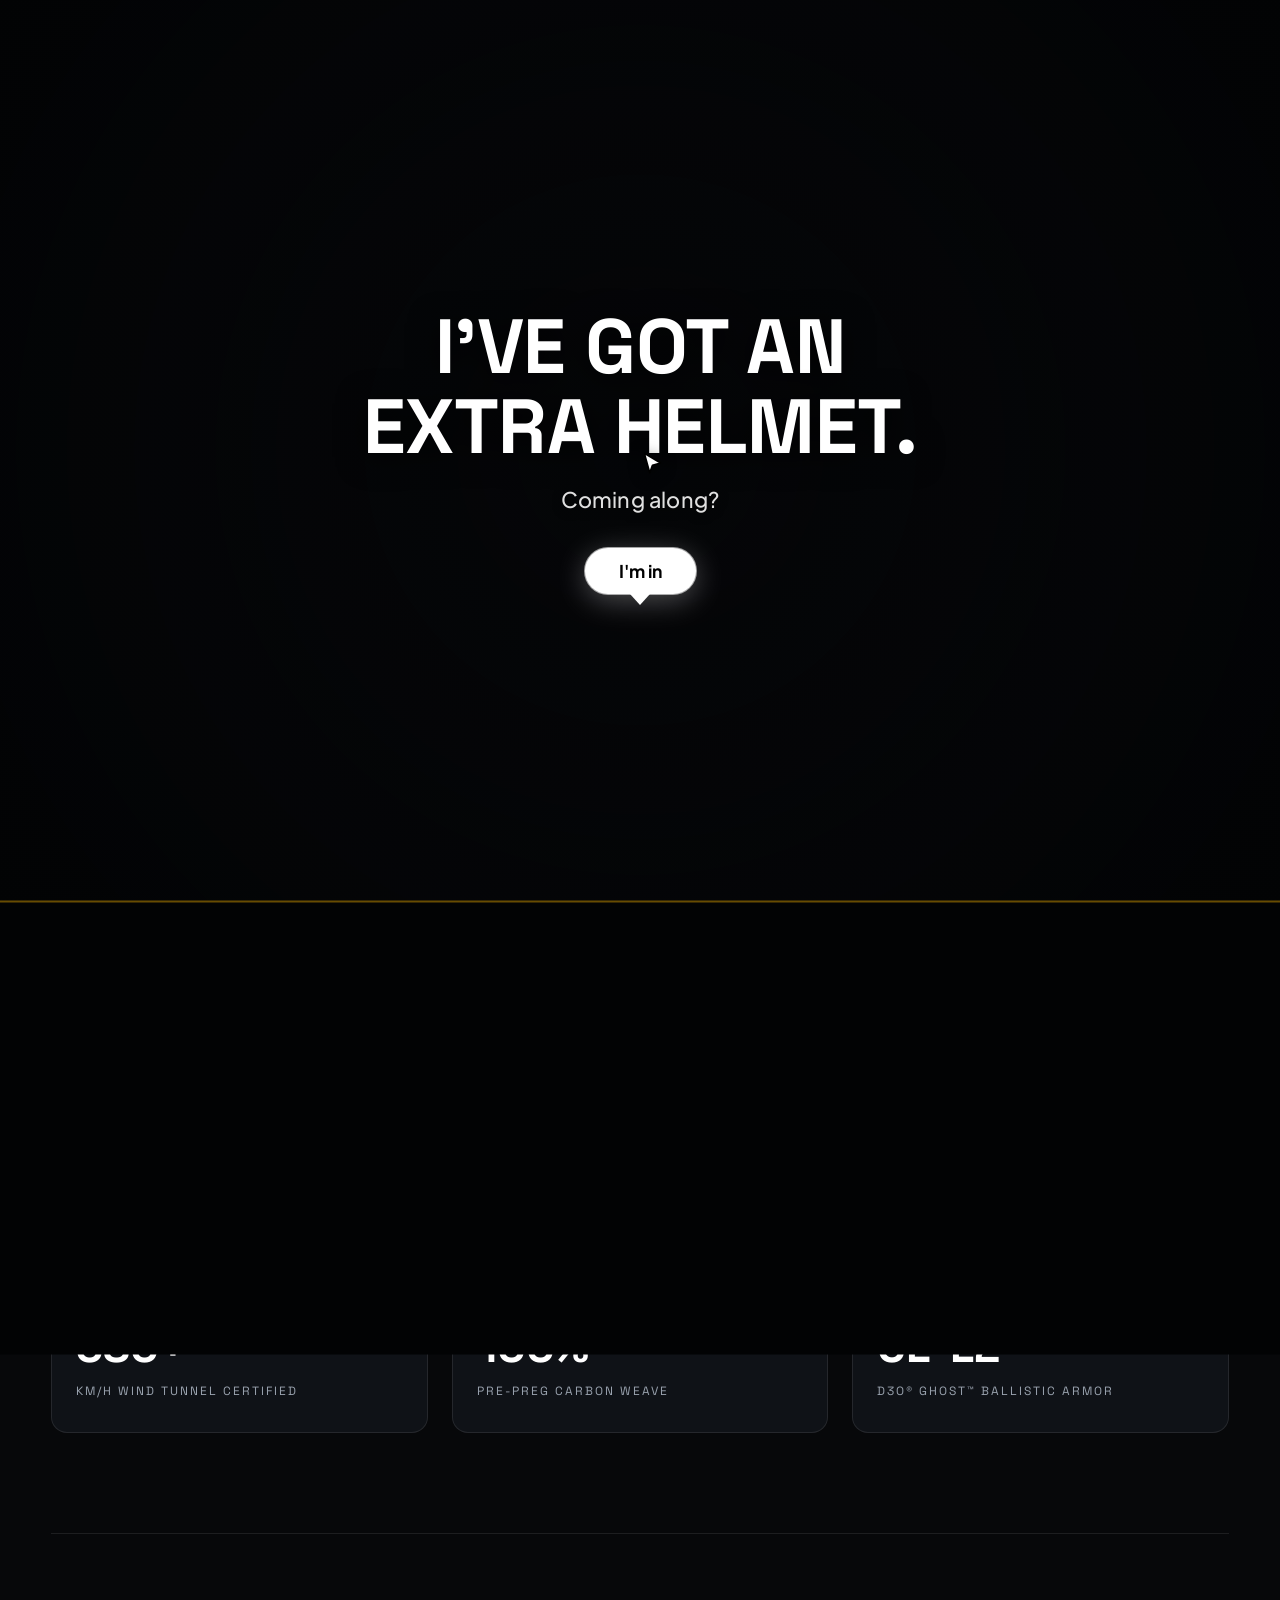
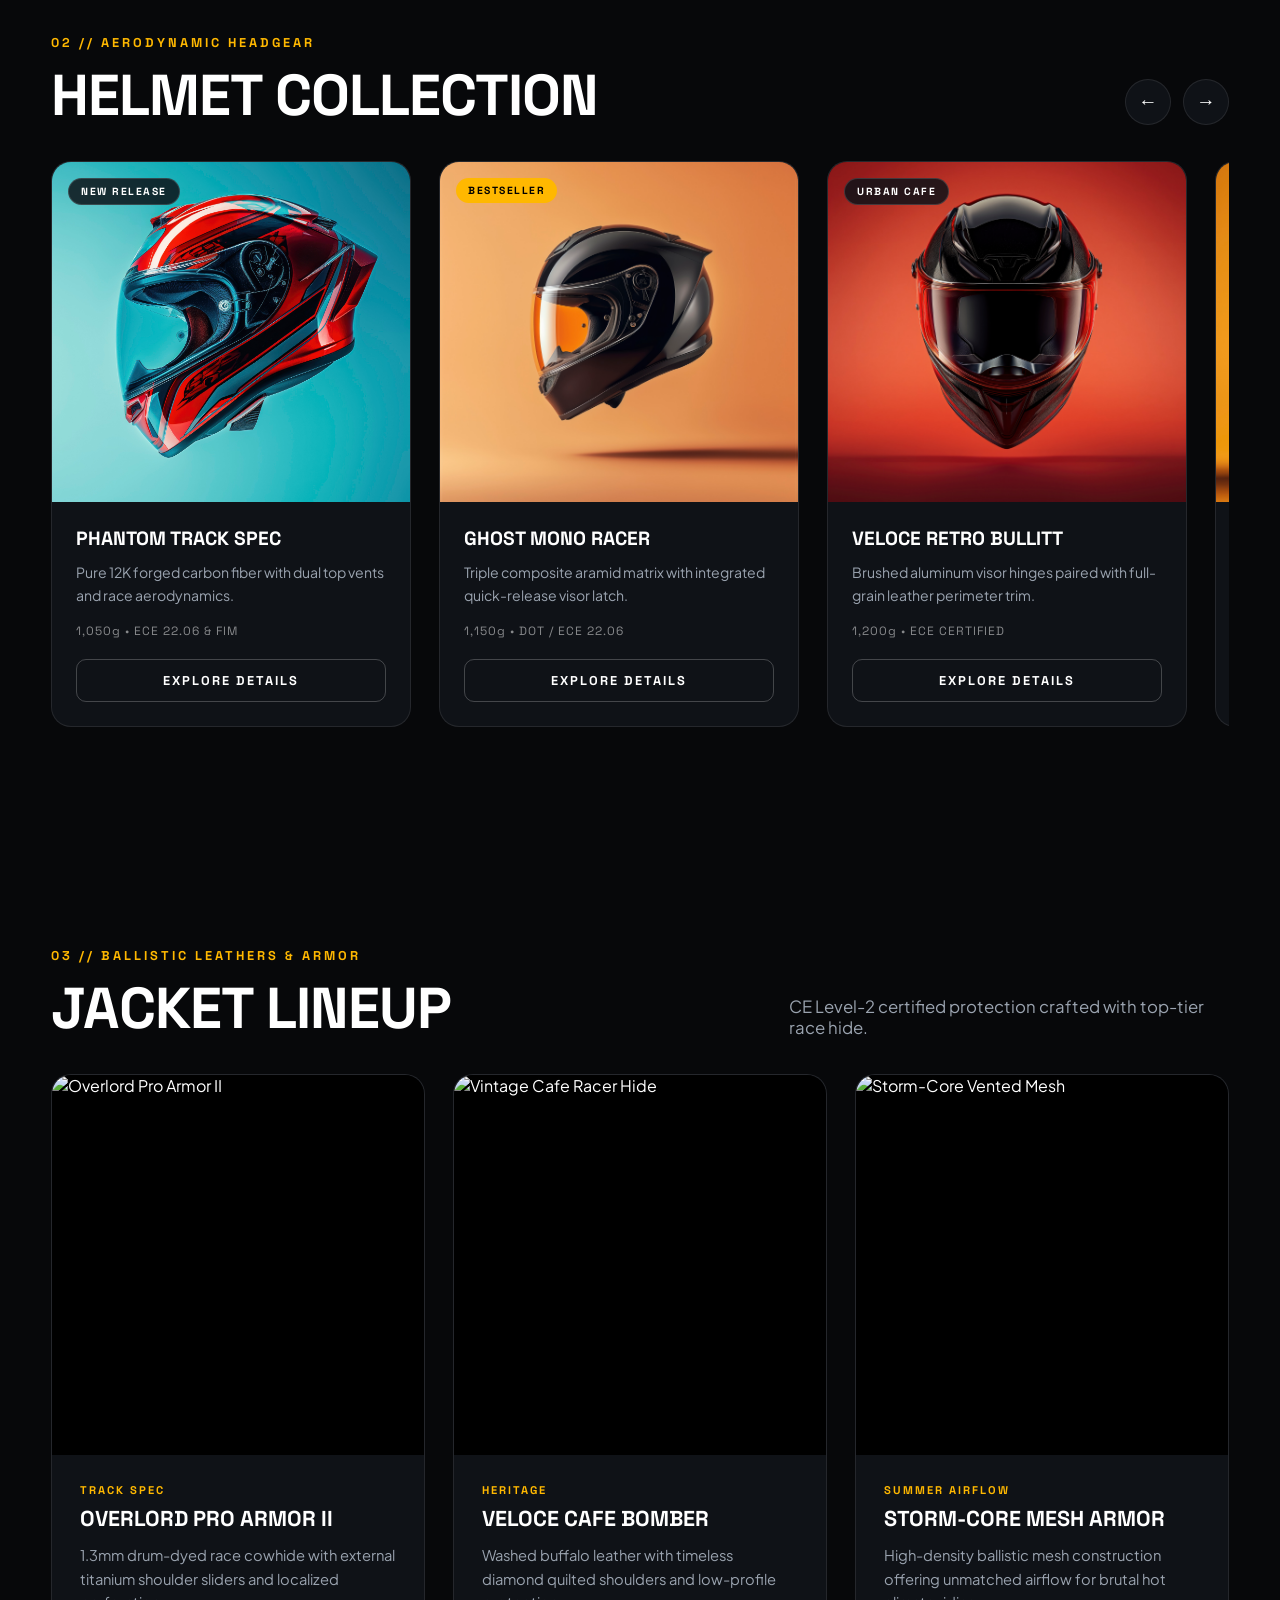
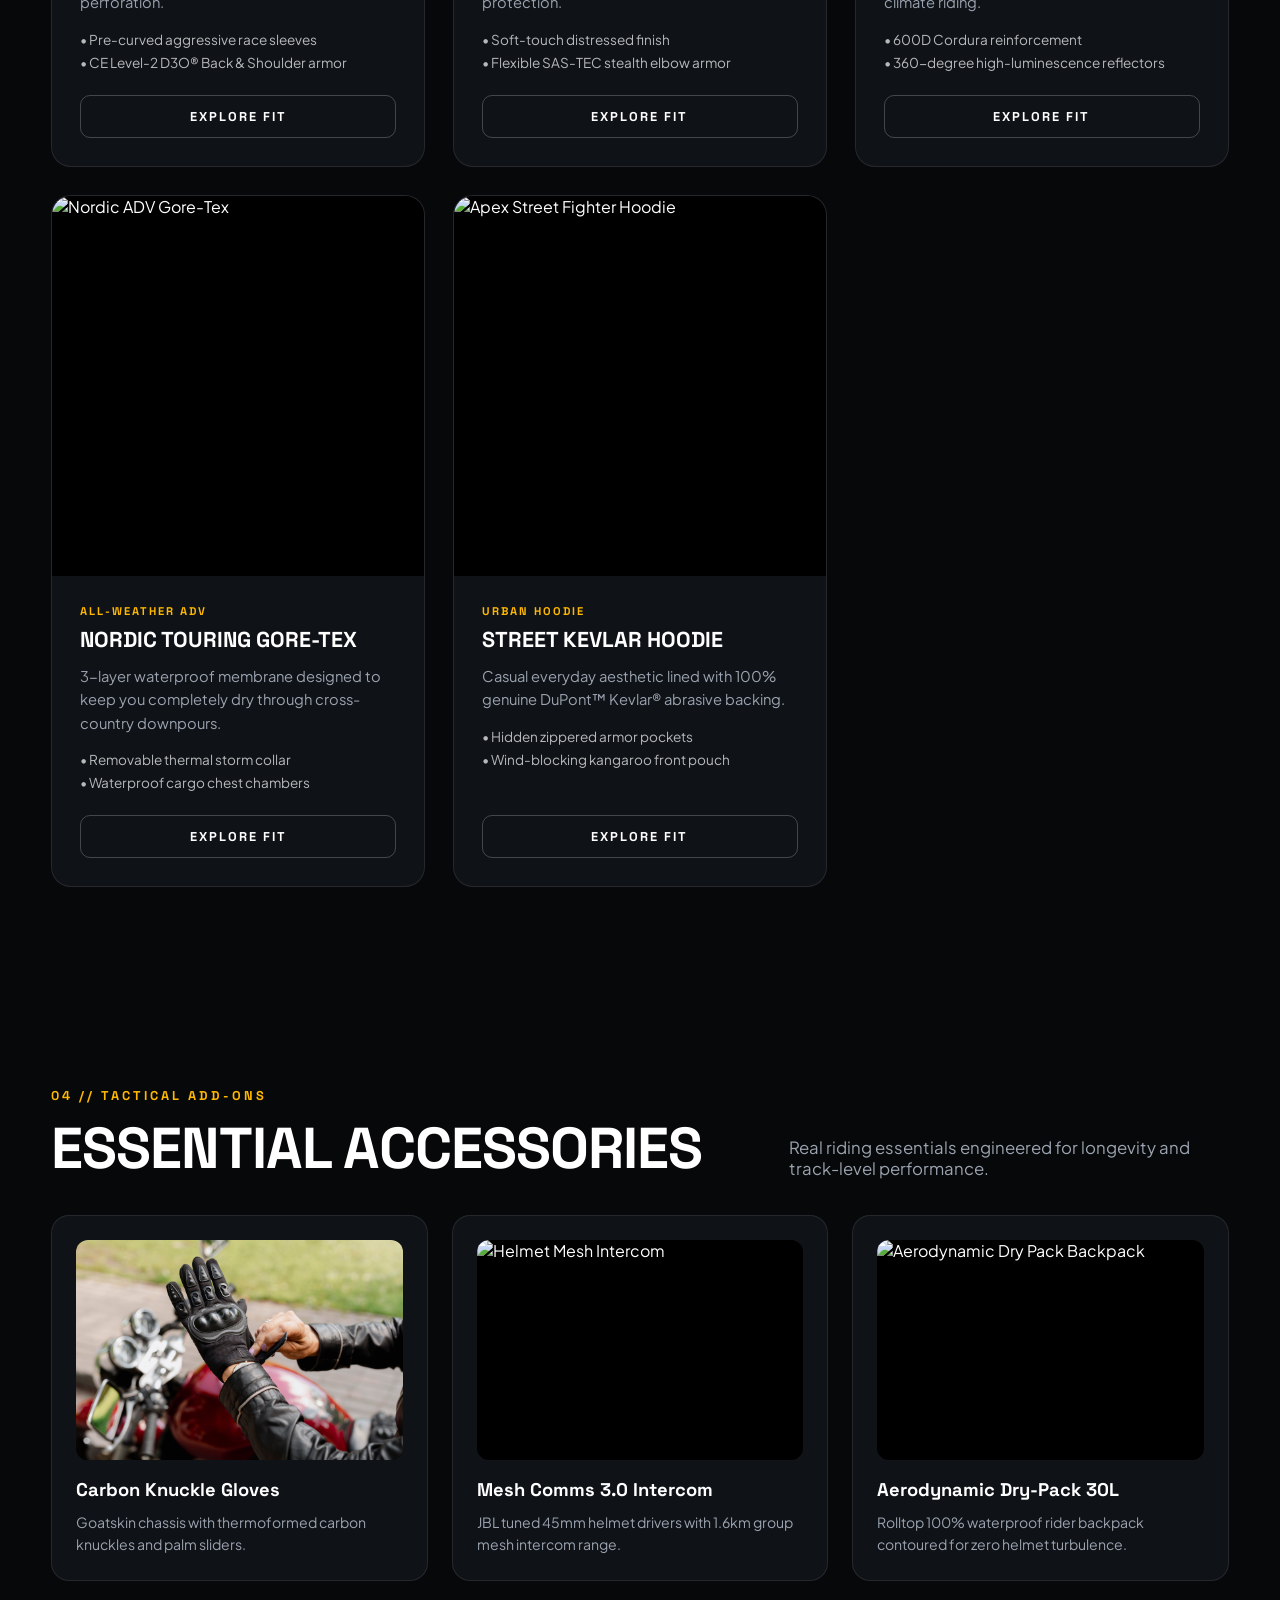
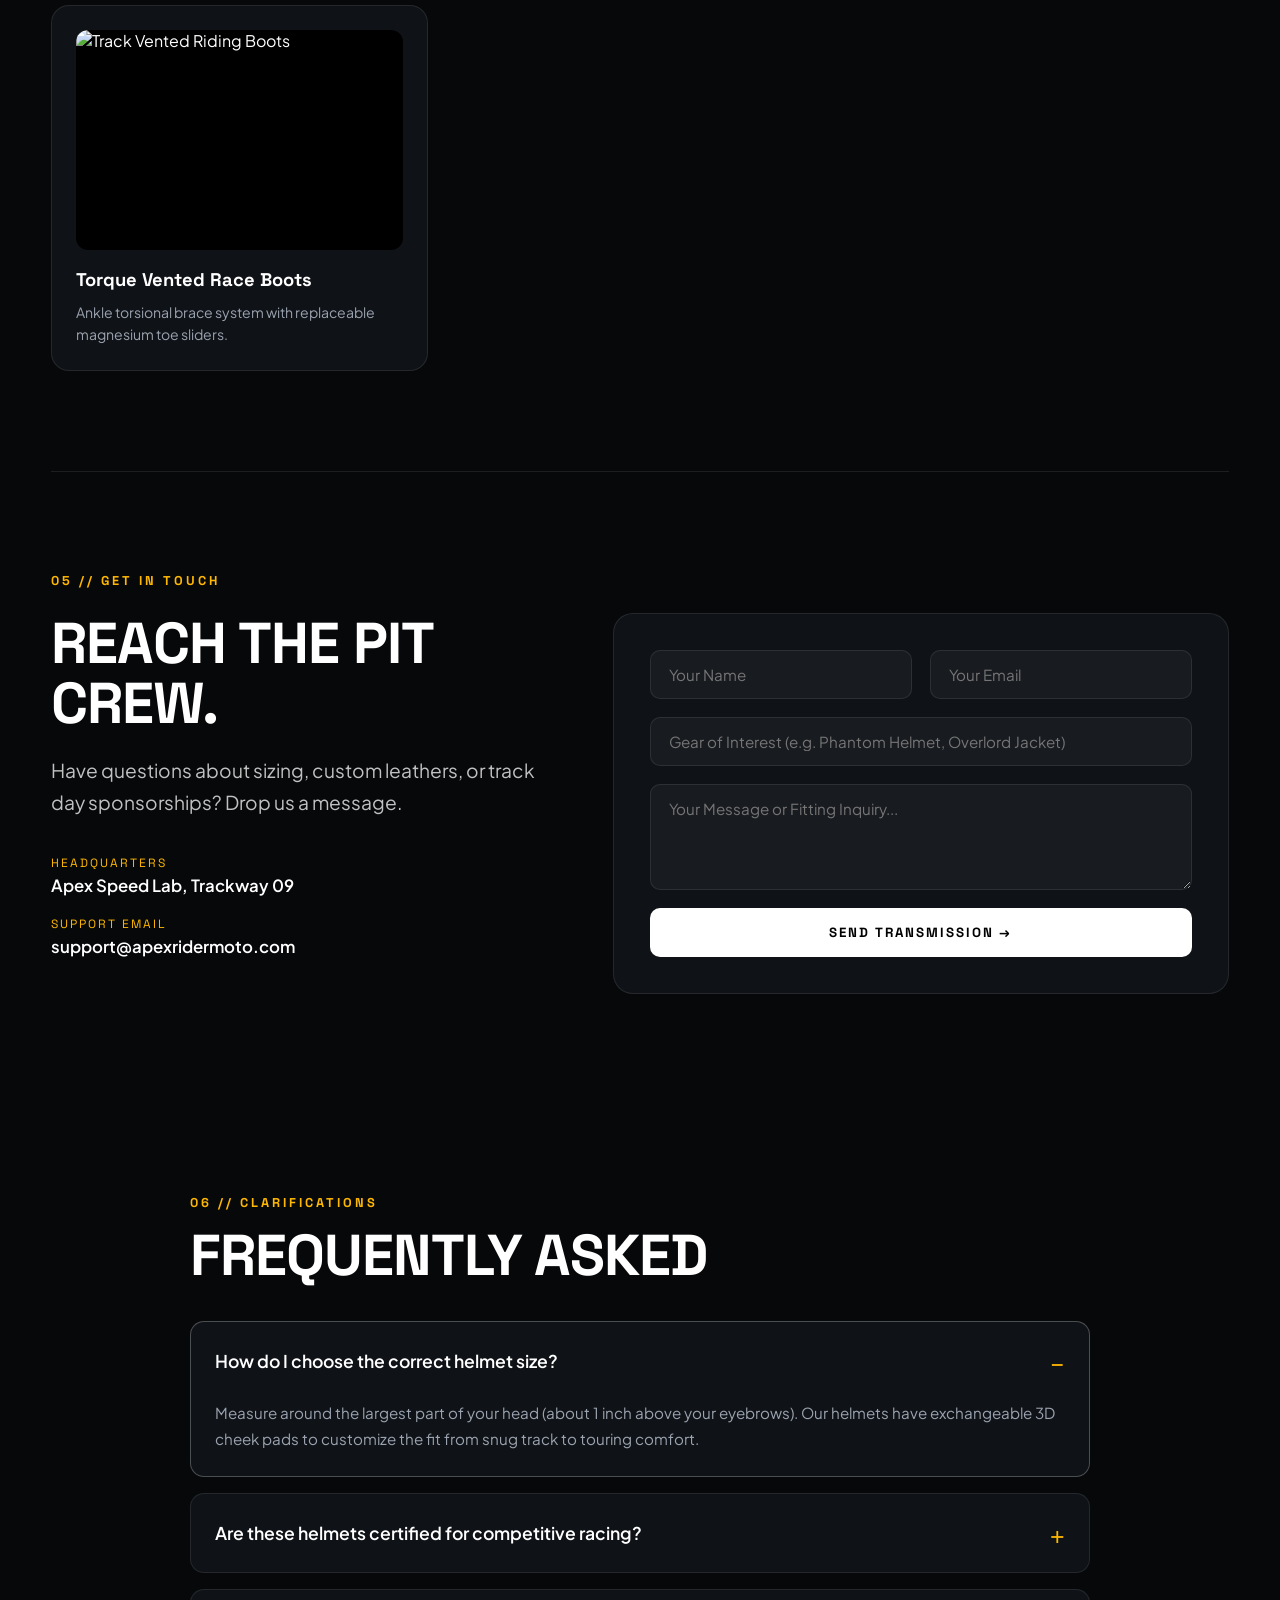
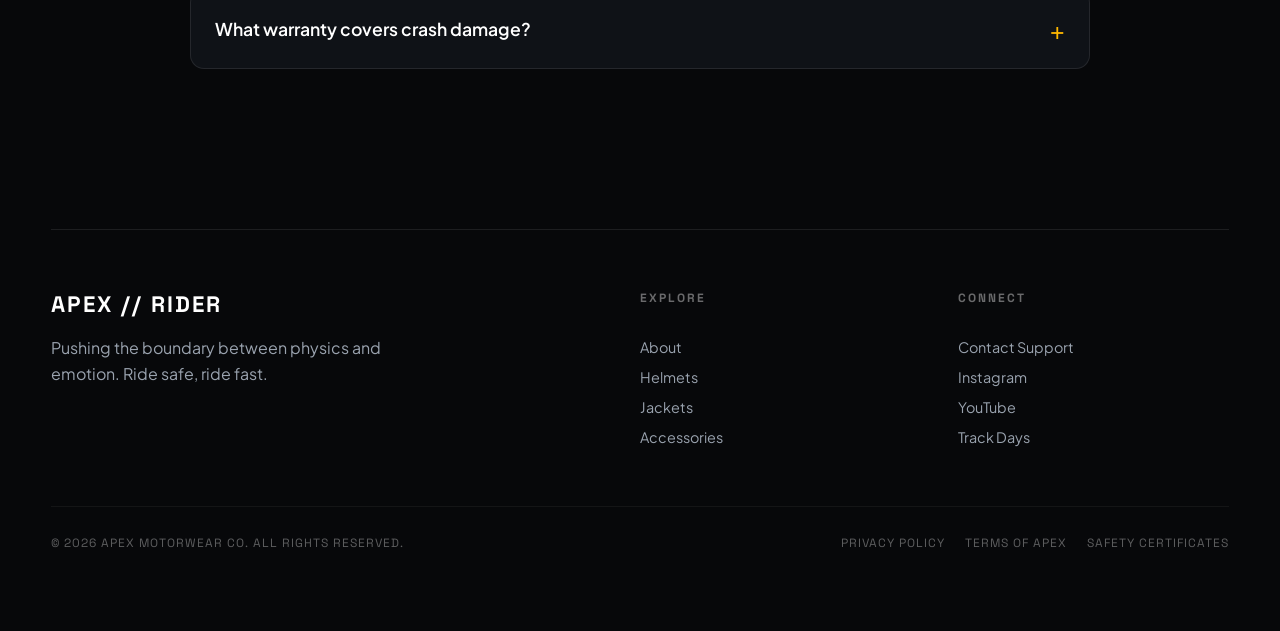
==== index.html @ e0b75aae "feat: complete motorcycle gear showcase with video lean physics and visor transition" ====
<!DOCTYPE html>
<html lang="en">
<head>
  <meta charset="UTF-8" />
  <meta name="viewport" content="width=device-width, initial-scale=1.0" />
  <title>THE RIDE — Ultra Performance Gear & Showcase</title>

  <!-- Google Fonts -->
  <link rel="preconnect" href="https://fonts.googleapis.com" />
  <link rel="preconnect" href="https://fonts.gstatic.com" />
  <link href="https://fonts.googleapis.com/css2?family=Plus+Jakarta+Sans:wght@300;400;500;600;700;800;900&family=Space+Grotesk:wght@400;500;600;700&display=swap" rel="stylesheet" />

  <!-- External Stylesheet -->
  <link rel="stylesheet" href="style.css" />

  <!-- GSAP & ScrollTrigger -->
  <script src="https://cdnjs.cloudflare.com/ajax/libs/gsap/3.12.5/gsap.min.js"></script>
  <script src="https://cdnjs.cloudflare.com/ajax/libs/gsap/3.12.5/ScrollTrigger.min.js"></script>
</head>
<body>

  <!-- ======================================================= -->
  <!-- AUDIO ELEMENT (APNA CUSTOM AUDIO/MUSIC YAHA ADD KAREIN) -->
  <!-- ======================================================= -->
  <audio id="custom-ride-audio" preload="auto" loop>
    <!-- Apni mp3 audio file ka path yaha daalein (e.g. music.mp3) -->
    <source src="music.mp3" type="audio/mpeg" />
    <source src="https://cdn.pixabay.com/download/audio/2022/05/27/audio_1808fbf07a.mp3?filename=sport-tech-house-workout-club-112708.mp3" type="audio/mpeg" />
  </audio>

  <!-- Custom Cursor Matching Image 1 & 2 -->
  <div id="custom-cursor">
    <svg viewBox="0 0 24 24" fill="none">
      <path d="M4 3L19 12L11.5 14L9 21L4 3Z" fill="white" stroke="black" stroke-width="1.5" stroke-linejoin="round"/>
    </svg>
  </div>

  <!-- INTRO SCREEN: FULL SCREEN LOW-OPACITY BACKGROUND IMAGE -->
  <div id="intro-overlay">
    <!-- FULLSCREEN LOW OPACITY IMAGE LAYER -->
    <div class="intro-bg-wrapper" id="intro-bg-wrapper">
      <!-- AAP APNI IMAGE KA PATH YAHA 'src' ME REPLACE KAREIN (e.g. intro-bike.jpg) -->
      <img src="https://images.unsplash.com/photo-1558981403-c5f9899a28bc?auto=format&fit=crop&w=1920&q=85" alt="Background Bike Atmospheric" class="intro-fullscreen-bg-img" id="intro-bg-img" />
      <div class="intro-dark-vignette"></div>
    </div>

    <!-- Centered Typography & Button -->
    <div class="intro-content">
      <h1 class="intro-title">I'VE GOT AN<br>EXTRA HELMET.</h1>
      <p class="intro-sub">Coming along?</p>
      <button id="enter-btn" class="im-in-btn">
        <span>I'm in</span>
        <div class="btn-arrow-down"></div>
      </button>
    </div>
  </div>

  <!-- VISOR / EYE-BLINK OVERLAY ON SCROLL -->
  <div id="visor-transition" class="visor-closed">
    <div class="eyelid eyelid-top"></div>
    <div class="eyelid-hud">
      <div class="hud-center-cross"></div>
      <div class="hud-readout">SYSTEMS ENGAGED // APEX READY</div>
    </div>
    <div class="eyelid eyelid-bottom"></div>
  </div>

  <!-- MAIN EXPERIENCE WRAPPER -->
  <div id="main-app" class="hidden-init">

    <!-- FLOATING TOP NAVIGATION -->
    <header class="ride-header">
      <div class="brand-crest">
        <svg width="26" height="26" viewBox="0 0 100 100" fill="none">
          <polygon points="50,12 90,82 10,82" stroke="white" stroke-width="8" stroke-linejoin="round"/>
          <polygon points="50,38 72,74 28,74" fill="white"/>
        </svg>
        <span>APEX//RIDER</span>
      </div>
      <nav class="nav-links">
        <a href="#hero-section" class="active">The ride</a>
        <a href="#about">About</a>
        <a href="#helmet-gear">Helmets</a>
        <a href="#jacket-gear">Jackets</a>
        <a href="#accessories">Accessories</a>
        <a href="#contact">Contact</a>
        <a href="#faq">FAQ</a>
      </nav>
    </header>

    <!-- HERO SECTION WITH VIDEO & LEAN PHYSICS -->
    <section id="hero-section" class="hero-stage">
      <div class="video-perspective-wrapper" id="video-tilt-rig">
        <video id="hero-video" loop muted playsinline preload="auto">
          <source src="./bike.mp4" type="video/mp4" />
          <source src="https://assets.mixkit.co/videos/preview/mixkit-motorcyclist-traveling-down-a-scenic-highway-at-sunset-42994-large.mp4" type="video/mp4" />
        </video>
        <div class="video-overlay-gradient"></div>
        <div class="vignette-effect"></div>
      </div>

      <!-- Hero Interface -->
      <div class="hero-interface">
        <div class="hero-left-block">
          <h2 class="hero-giant-title">THE<br>RIDE</h2>
          <p class="hero-subtext">Take your time. There's a bit to discover.</p>
        </div>

        <div class="hero-speech-bubbles">
          <div class="bubble bubble-1">Alright, let's ride.</div>
          <div class="bubble bubble-2">
            <span>Scroll down when you're ready.</span>
            <div class="scroll-chevron"></div>
          </div>
        </div>

        <!-- Audio & Controls Bar -->
        <div class="hero-bottom-bar">
          <div class="progress-track">
            <div class="progress-bar-fill" id="audio-progress"></div>
          </div>
          <div class="controls-group">
            <button id="audio-toggle-btn" class="hud-icon-btn" aria-label="Toggle Sound">
              <svg id="sound-icon-on" width="20" height="20" viewBox="0 0 24 24" fill="none" stroke="currentColor" stroke-width="2">
                <polygon points="11 5 6 9 2 9 2 15 6 15 11 19 11 5"></polygon>
                <path d="M19.07 4.93a10 10 0 0 1 0 14.14M15.54 8.46a5 5 0 0 1 0 7.07"></path>
              </svg>
              <svg id="sound-icon-off" class="hidden" width="20" height="20" viewBox="0 0 24 24" fill="none" stroke="currentColor" stroke-width="2">
                <polygon points="11 5 6 9 2 9 2 15 6 15 11 19 11 5"></polygon>
                <line x1="23" y1="9" x2="17" y2="15"></line>
                <line x1="17" y1="9" x2="23" y2="15"></line>
              </svg>
              <span id="sound-label">SOUND ON</span>
            </button>
            <div class="gear-indicator">RIDE MODE <span>TRACK</span></div>
          </div>
        </div>
      </div>
    </section>

    <!-- CONTENT SECTIONS (ONE-PAGE SHOWCASE) -->
    <main class="showcase-content">

      <!-- 1. ABOUT SECTION -->
      <section id="about" class="section-container about-grid">
        <div class="section-badge">01 // DNA & PHILOSOPHY</div>
        <div class="about-lead">
          <h2 class="display-title">ENGINEERED FOR THE APEX HUNTERS.</h2>
          <p class="about-desc">
            Forged in high-velocity wind tunnels and refined on championship circuits. We strip away excess weight, maximize structural rigidity, and design gear that connects the rider directly with the tarmac.
          </p>
        </div>
        <div class="specs-mini-grid">
          <div class="spec-card">
            <span class="spec-num">380+</span>
            <span class="spec-label">KM/H WIND TUNNEL CERTIFIED</span>
          </div>
          <div class="spec-card">
            <span class="spec-num">100%</span>
            <span class="spec-label">PRE-PREG CARBON WEAVE</span>
          </div>
          <div class="spec-card">
            <span class="spec-num">CE-L2</span>
            <span class="spec-label">D3O® GHOST™ BALLISTIC ARMOR</span>
          </div>
        </div>
      </section>

      <!-- 2. HELMETS SLIDER SHOWCASE (6 PIECES) -->
      <section id="helmet-gear" class="section-container">
        <div class="section-header-flex">
          <div>
            <div class="section-badge">02 // AERODYNAMIC HEADGEAR</div>
            <h2 class="display-title">HELMET COLLECTION</h2>
          </div>
          <div class="slider-nav-arrows">
            <button class="slider-arrow" id="slide-left" aria-label="Slide Left">←</button>
            <button class="slider-arrow" id="slide-right" aria-label="Slide Right">→</button>
          </div>
        </div>

        <div class="slider-container" id="helmet-slider">
          <div class="product-card">
            <div class="card-tag">NEW RELEASE</div>
            <div class="card-img-wrap">
              <img src="./img/img1.jpg" alt="Phantom Track Spec Helmet" />
            </div>
            <div class="card-details">
              <h3>PHANTOM TRACK SPEC</h3>
              <p class="card-caption">Pure 12K forged carbon fiber with dual top vents and race aerodynamics.</p>
              <div class="card-meta"><span>1,050g</span> • <span>ECE 22.06 & FIM</span></div>
              <button class="view-spec-btn">EXPLORE DETAILS</button>
            </div>
          </div>

          <div class="product-card">
            <div class="card-tag highlight">BESTSELLER</div>
            <div class="card-img-wrap">
              <img src="./img/img2.jpg" alt="Ghost Mono White" />
            </div>
            <div class="card-details">
              <h3>GHOST MONO RACER</h3>
              <p class="card-caption">Triple composite aramid matrix with integrated quick-release visor latch.</p>
              <div class="card-meta"><span>1,150g</span> • <span>DOT / ECE 22.06</span></div>
              <button class="view-spec-btn">EXPLORE DETAILS</button>
            </div>
          </div>

          <div class="product-card">
            <div class="card-tag">URBAN CAFE</div>
            <div class="card-img-wrap">
              <img src="./img/img3.jpg" alt="Veloce Retro Bullitt" />
            </div>
            <div class="card-details">
              <h3>VELOCE RETRO BULLITT</h3>
              <p class="card-caption">Brushed aluminum visor hinges paired with full-grain leather perimeter trim.</p>
              <div class="card-meta"><span>1,200g</span> • <span>ECE CERTIFIED</span></div>
              <button class="view-spec-btn">EXPLORE DETAILS</button>
            </div>
          </div>

          <div class="product-card">
            <div class="card-tag">STEALTH EDITION</div>
            <div class="card-img-wrap">
              <img src="./img/img4.jpg" alt="Stealth Matte Carbon" />
            </div>
            <div class="card-details">
              <h3>NIGHTHAWK STEALTH</h3>
              <p class="card-caption">Matte finish anti-reflective carbon shell built specifically for night raids.</p>
              <div class="card-meta"><span>1,090g</span> • <span>SHARP 5-STAR</span></div>
              <button class="view-spec-btn">EXPLORE DETAILS</button>
            </div>
          </div>

          <div class="product-card">
            <div class="card-tag">CIRCUIT SPEC</div>
            <div class="card-img-wrap">
              <img src="./img/img5.jpg" alt="Apex Grand Prix GP-1" />
            </div>
            <div class="card-details">
              <h3>GP-1 CORSA RACE</h3>
              <p class="card-caption">Developed for MotoAmerica racers with extended rear stabilizing spoiler.</p>
              <div class="card-meta"><span>1,120g</span> • <span>FIM RACING HOMOLOGATED</span></div>
              <button class="view-spec-btn">EXPLORE DETAILS</button>
            </div>
          </div>

          <div class="product-card">
            <div class="card-tag">ADVENTURE DUAL</div>
            <div class="card-img-wrap">
              <img src="./img/img6.jpg" alt="Sahara Trek ADV Helmet" />
            </div>
            <div class="card-details">
              <h3>SAHARA EXPEDITION</h3>
              <p class="card-caption">Dual-sport off-road/road hybrid with removable peak visor and goggle integration.</p>
              <div class="card-meta"><span>1,280g</span> • <span>ECE / DUAL CERT</span></div>
              <button class="view-spec-btn">EXPLORE DETAILS</button>
            </div>
          </div>
        </div>
      </section>

      <!-- 3. JACKETS SHOWCASE (5 PIECES) -->
      <section id="jacket-gear" class="section-container">
        <div class="section-header-flex">
          <div>
            <div class="section-badge">03 // BALLISTIC LEATHERS & ARMOR</div>
            <h2 class="display-title">JACKET LINEUP</h2>
          </div>
          <p class="section-subtitle">CE Level-2 certified protection crafted with top-tier race hide.</p>
        </div>

        <div class="jacket-grid">
          <div class="jacket-card">
            <div class="jacket-img-box">
              <img src="https://images.unsplash.com/photo-1487222477894-8943e31ef7b2?auto=format&fit=crop&w=800&q=80" alt="Overlord Pro Armor II" />
            </div>
            <div class="jacket-body">
              <span class="j-badge">TRACK SPEC</span>
              <h3>OVERLORD PRO ARMOR II</h3>
              <p>1.3mm drum-dyed race cowhide with external titanium shoulder sliders and localized perforation.</p>
              <ul class="j-features">
                <li>• Pre-curved aggressive race sleeves</li>
                <li>• CE Level-2 D3O® Back & Shoulder armor</li>
              </ul>
              <button class="view-spec-btn">EXPLORE FIT</button>
            </div>
          </div>

          <div class="jacket-card">
            <div class="jacket-img-box">
              <img src="https://images.unsplash.com/photo-1551028719-00167b16eac5?auto=format&fit=crop&w=800&q=80" alt="Vintage Cafe Racer Hide" />
            </div>
            <div class="jacket-body">
              <span class="j-badge">HERITAGE</span>
              <h3>VELOCE CAFE BOMBER</h3>
              <p>Washed buffalo leather with timeless diamond quilted shoulders and low-profile protection.</p>
              <ul class="j-features">
                <li>• Soft-touch distressed finish</li>
                <li>• Flexible SAS-TEC stealth elbow armor</li>
              </ul>
              <button class="view-spec-btn">EXPLORE FIT</button>
            </div>
          </div>

          <div class="jacket-card">
            <div class="jacket-img-box">
              <img src="https://images.unsplash.com/photo-1544441893-675973e31985?auto=format&fit=crop&w=800&q=80" alt="Storm-Core Vented Mesh" />
            </div>
            <div class="jacket-body">
              <span class="j-badge">SUMMER AIRFLOW</span>
              <h3>STORM-CORE MESH ARMOR</h3>
              <p>High-density ballistic mesh construction offering unmatched airflow for brutal hot climate riding.</p>
              <ul class="j-features">
                <li>• 600D Cordura reinforcement</li>
                <li>• 360-degree high-luminescence reflectors</li>
              </ul>
              <button class="view-spec-btn">EXPLORE FIT</button>
            </div>
          </div>

          <div class="jacket-card">
            <div class="jacket-img-box">
              <img src="https://images.unsplash.com/photo-1521223890158-f9f7c3d5d504?auto=format&fit=crop&w=800&q=80" alt="Nordic ADV Gore-Tex" />
            </div>
            <div class="jacket-body">
              <span class="j-badge">ALL-WEATHER ADV</span>
              <h3>NORDIC TOURING GORE-TEX</h3>
              <p>3-layer waterproof membrane designed to keep you completely dry through cross-country downpours.</p>
              <ul class="j-features">
                <li>• Removable thermal storm collar</li>
                <li>• Waterproof cargo chest chambers</li>
              </ul>
              <button class="view-spec-btn">EXPLORE FIT</button>
            </div>
          </div>

          <div class="jacket-card">
            <div class="jacket-img-box">
              <img src="https://images.unsplash.com/photo-1516257984-b1b4d707412e?auto=format&fit=crop&w=800&q=80" alt="Apex Street Fighter Hoodie" />
            </div>
            <div class="jacket-body">
              <span class="j-badge">URBAN HOODIE</span>
              <h3>STREET KEVLAR HOODIE</h3>
              <p>Casual everyday aesthetic lined with 100% genuine DuPont™ Kevlar® abrasive backing.</p>
              <ul class="j-features">
                <li>• Hidden zippered armor pockets</li>
                <li>• Wind-blocking kangaroo front pouch</li>
              </ul>
              <button class="view-spec-btn">EXPLORE FIT</button>
            </div>
          </div>
        </div>
      </section>

      <!-- 4. ACCESSORIES WITH REAL PRODUCT IMAGES -->
      <section id="accessories" class="section-container">
        <div class="section-header-flex">
          <div>
            <div class="section-badge">04 // TACTICAL ADD-ONS</div>
            <h2 class="display-title">ESSENTIAL ACCESSORIES</h2>
          </div>
          <p class="section-subtitle">Real riding essentials engineered for longevity and track-level performance.</p>
        </div>

        <div class="accessories-quad">
          <div class="acc-tile">
            <div class="acc-img-wrap">
              <img src="./img/img7.jpg"alt="Carbon Knuckle Gloves" />
            </div>
            <h4>Carbon Knuckle Gloves</h4>
            <p>Goatskin chassis with thermoformed carbon knuckles and palm sliders.</p>
          </div>

          <div class="acc-tile">
            <div class="acc-img-wrap">
              <img src="https://images.unsplash.com/photo-1546435770-a3e426bf472b?auto=format&fit=crop&w=700&q=80" alt="Helmet Mesh Intercom" />
            </div>
            <h4>Mesh Comms 3.0 Intercom</h4>
            <p>JBL tuned 45mm helmet drivers with 1.6km group mesh intercom range.</p>
          </div>

          <div class="acc-tile">
            <div class="acc-img-wrap">
              <img src="https://images.unsplash.com/photo-1622560480605-d83c853bc5c3?auto=format&fit=crop&w=700&q=80" alt="Aerodynamic Dry Pack Backpack" />
            </div>
            <h4>Aerodynamic Dry-Pack 30L</h4>
            <p>Rolltop 100% waterproof rider backpack contoured for zero helmet turbulence.</p>
          </div>

          <div class="acc-tile">
            <div class="acc-img-wrap">
              <img src="https://images.unsplash.com/photo-1542291026-7eec264c27ff?auto=format&fit=crop&w=700&q=80" alt="Track Vented Riding Boots" />
            </div>
            <h4>Torque Vented Race Boots</h4>
            <p>Ankle torsional brace system with replaceable magnesium toe sliders.</p>
          </div>
        </div>
      </section>

      <!-- 5. CONTACT US SECTION -->
      <section id="contact" class="section-container contact-section">
        <div class="section-badge">05 // GET IN TOUCH</div>
        <div class="contact-grid">
          <div class="contact-info">
            <h2 class="display-title">REACH THE PIT CREW.</h2>
            <p class="about-desc">Have questions about sizing, custom leathers, or track day sponsorships? Drop us a message.</p>
            <div class="info-items">
              <div class="info-row">
                <span class="info-label">HEADQUARTERS</span>
                <span class="info-val">Apex Speed Lab, Trackway 09</span>
              </div>
              <div class="info-row">
                <span class="info-label">SUPPORT EMAIL</span>
                <span class="info-val">support@apexridermoto.com</span>
              </div>
            </div>
          </div>

          <div class="contact-form-wrap">
            <form id="contact-form" onsubmit="event.preventDefault(); alert('Message Received. The Apex Crew will contact you soon.');">
              <div class="form-row">
                <input type="text" placeholder="Your Name" required class="input-field" />
                <input type="email" placeholder="Your Email" required class="input-field" />
              </div>
              <input type="text" placeholder="Gear of Interest (e.g. Phantom Helmet, Overlord Jacket)" class="input-field" />
              <textarea placeholder="Your Message or Fitting Inquiry..." rows="4" required class="input-field"></textarea>
              <button type="submit" class="submit-btn">SEND TRANSMISSION →</button>
            </form>
          </div>
        </div>
      </section>

      <!-- 6. FAQ ACCORDION -->
      <section id="faq" class="section-container faq-wrapper">
        <div class="section-badge">06 // CLARIFICATIONS</div>
        <h2 class="display-title">FREQUENTLY ASKED</h2>

        <div class="faq-list">
          <details class="faq-item" open>
            <summary>How do I choose the correct helmet size?</summary>
            <div class="faq-answer">
              Measure around the largest part of your head (about 1 inch above your eyebrows). Our helmets have exchangeable 3D cheek pads to customize the fit from snug track to touring comfort.
            </div>
          </details>
          <details class="faq-item">
            <summary>Are these helmets certified for competitive racing?</summary>
            <div class="faq-answer">
              Yes, all Track-Spec variants carry both ECE 22.06 and FIM homologation labels required by international racing circuits.
            </div>
          </details>
          <details class="faq-item">
            <summary>What warranty covers crash damage?</summary>
            <div class="faq-answer">
              We offer a 5-year structural warranty, plus a 50% crash-replacement discount if your helmet is involved in an incident within the first 24 months.
            </div>
          </details>
        </div>
      </section>

      <!-- 7. MINIMALIST FOOTER -->
      <footer class="ride-footer">
        <div class="footer-top">
          <div class="footer-col-brand">
            <h3>APEX // RIDER</h3>
            <p>Pushing the boundary between physics and emotion. Ride safe, ride fast.</p>
          </div>
          <div class="footer-links-col">
            <h4>EXPLORE</h4>
            <a href="#about">About</a>
            <a href="#helmet-gear">Helmets</a>
            <a href="#jacket-gear">Jackets</a>
            <a href="#accessories">Accessories</a>
          </div>
          <div class="footer-links-col">
            <h4>CONNECT</h4>
            <a href="#contact">Contact Support</a>
            <a href="#">Instagram</a>
            <a href="#">YouTube</a>
            <a href="#">Track Days</a>
          </div>
        </div>
        <div class="footer-bottom">
          <p>© 2026 APEX MOTORWEAR CO. ALL RIGHTS RESERVED.</p>
          <div class="footer-legal">
            <a href="#">PRIVACY POLICY</a>
            <a href="#">TERMS OF APEX</a>
            <a href="#">SAFETY CERTIFICATES</a>
          </div>
        </div>
      </footer>

    </main>
  </div>

  <!-- External Script -->
  <script src="script.js"></script>
</body>
</html>
---- style.css ----
/* ==========================================================================
   RESET & DESIGN TOKENS
   ========================================================================== */
*, *::before, *::after {
  box-sizing: border-box;
  margin: 0;
  padding: 0;
  cursor: none !important;
}

:root {
  --bg-deep: #07080a;
  --bg-card: #0f1217;
  --bg-card-hover: #171c24;
  --text-pure: #ffffff;
  --text-dim: #9aa3af;
  --accent-gold: #ffb800;
  --accent-orange: #ff4d00;
  --accent-cyan: #00f0ff;
  --border-subtle: rgba(255, 255, 255, 0.09);
  --border-strong: rgba(255, 255, 255, 0.22);
  --font-main: 'Plus Jakarta Sans', -apple-system, sans-serif;
  --font-display: 'Space Grotesk', sans-serif;
}

html {
  font-family: var(--font-main);
  background-color: var(--bg-deep);
  color: var(--text-pure);
  scroll-behavior: smooth;
  overflow-x: hidden;
}

body {
  width: 100vw;
  min-height: 100vh;
  overflow-x: hidden;
  position: relative;
  user-select: none;
}

/* ==========================================================================
   CUSTOM RIDER ARROW CURSOR (Matches Screenshot 1 & 2)
   ========================================================================== */
#custom-cursor {
  position: fixed;
  top: 0;
  left: 0;
  width: 26px;
  height: 26px;
  pointer-events: none;
  z-index: 999999;
  transform: translate(-50%, -50%);
  filter: drop-shadow(0 2px 8px rgba(0, 0, 0, 0.8));
  transition: transform 0.08s ease-out;
}

#custom-cursor svg {
  width: 100%;
  height: 100%;
}

/* ==========================================================================
   INTRO SCREEN (FULL SCREEN LOW-OPACITY BACKGROUND IMAGE)
   ========================================================================== */
#intro-overlay {
  position: fixed;
  inset: 0;
  z-index: 10000;
  background-color: #050608;
  display: flex;
  flex-direction: column;
  justify-content: center;
  align-items: center;
  overflow: hidden;
  perspective: 1000px;
  transition: opacity 0.8s cubic-bezier(0.16, 1, 0.3, 1), transform 0.8s cubic-bezier(0.16, 1, 0.3, 1);
}

#intro-overlay.dismissed {
  opacity: 0;
  pointer-events: none;
  transform: scale(1.04);
}

/* Full Screen Image Layer */
.intro-bg-wrapper {
  position: absolute;
  inset: -3%;
  width: 106%;
  height: 106%;
  pointer-events: none;
  z-index: 1;
  overflow: hidden;
  will-change: transform;
}

.intro-fullscreen-bg-img {
  width: 100%;
  height: 100%;
  object-fit: cover;
  object-position: center;
  opacity: 0.16; /* LOW OPACITY AS REQUESTED */
  filter: contrast(1.15) brightness(0.9);
  transition: transform 0.2s cubic-bezier(0.2, 0.8, 0.3, 1);
}

/* Dark Vignette to match Reference Image perfectly */
.intro-dark-vignette {
  position: absolute;
  inset: 0;
  background: radial-gradient(circle at center, rgba(5,6,8,0.2) 0%, rgba(4,5,7,0.75) 60%, rgba(2,3,4,0.98) 100%);
  pointer-events: none;
}

.intro-content {
  position: relative;
  z-index: 10;
  text-align: center;
  display: flex;
  flex-direction: column;
  align-items: center;
  max-width: 90vw;
  pointer-events: none;
}

.intro-title {
  font-family: var(--font-display);
  font-weight: 800;
  font-size: clamp(2.4rem, 6vw, 4.8rem);
  line-height: 1.05;
  letter-spacing: -0.5px;
  color: #ffffff;
  margin-bottom: 1.2rem;
  text-shadow: 0 4px 30px rgba(0, 0, 0, 0.95);
}

.intro-sub {
  font-size: clamp(1rem, 2vw, 1.35rem);
  font-weight: 500;
  color: rgba(255, 255, 255, 0.88);
  margin-bottom: 2.2rem;
  letter-spacing: 0.2px;
  text-shadow: 0 2px 10px rgba(0, 0, 0, 0.8);
}

.im-in-btn {
  pointer-events: auto;
  position: relative;
  background: #ffffff;
  color: #000000;
  border: none;
  padding: 12px 34px;
  border-radius: 9999px;
  font-family: var(--font-main);
  font-size: 1.1rem;
  font-weight: 700;
  display: inline-flex;
  align-items: center;
  justify-content: center;
  box-shadow: 0 6px 30px rgba(255, 255, 255, 0.3), 0 0 0 1px rgba(255, 255, 255, 0.6);
  transition: transform 0.25s ease, box-shadow 0.25s ease;
}

.im-in-btn:hover {
  transform: scale(1.06);
  box-shadow: 0 10px 40px rgba(255, 255, 255, 0.6), 0 0 0 2px #ffffff;
}

.im-in-btn:active {
  transform: scale(0.97);
}

.btn-arrow-down {
  position: absolute;
  bottom: -11px;
  left: 50%;
  transform: translateX(-50%);
  width: 0;
  height: 0;
  border-left: 10px solid transparent;
  border-right: 10px solid transparent;
  border-top: 11px solid #ffffff;
}

/* ==========================================================================
   VISOR EYE-BLINK OVERLAY
   ========================================================================== */
#visor-transition {
  position: fixed;
  inset: 0;
  z-index: 9999;
  pointer-events: none;
  display: flex;
  flex-direction: column;
  justify-content: space-between;
}

.eyelid {
  width: 100vw;
  height: 50.5vh;
  background: #020304;
  position: absolute;
  left: 0;
  transition: transform 0.4s cubic-bezier(0.77, 0, 0.175, 1);
}

.eyelid-top {
  top: 0;
  transform: translateY(-100%);
  border-bottom: 2px solid rgba(255, 184, 0, 0.4);
}

.eyelid-bottom {
  bottom: 0;
  transform: translateY(100%);
  border-top: 2px solid rgba(255, 184, 0, 0.4);
}

#visor-transition.blinking .eyelid-top {
  transform: translateY(0%);
}
#visor-transition.blinking .eyelid-bottom {
  transform: translateY(0%);
}

.eyelid-hud {
  position: absolute;
  top: 50%;
  left: 50%;
  transform: translate(-50%, -50%);
  opacity: 0;
  transition: opacity 0.2s ease;
  z-index: 2;
  text-align: center;
}

#visor-transition.blinking .eyelid-hud {
  opacity: 1;
}

.hud-readout {
  font-family: var(--font-display);
  font-size: 0.8rem;
  letter-spacing: 4px;
  color: var(--accent-gold);
  margin-top: 10px;
}

/* ==========================================================================
   NAVIGATION
   ========================================================================== */
.hidden-init {
  display: block;
}

.ride-header {
  position: fixed;
  top: 20px;
  left: 50%;
  transform: translateX(-50%);
  width: min(92vw, 1300px);
  z-index: 1000;
  display: flex;
  justify-content: space-between;
  align-items: center;
  padding: 12px 28px;
  background: rgba(10, 13, 18, 0.65);
  backdrop-filter: blur(20px);
  -webkit-backdrop-filter: blur(20px);
  border: 1px solid var(--border-subtle);
  border-radius: 9999px;
  transition: all 0.3s ease;
}

.brand-crest {
  display: flex;
  align-items: center;
  gap: 12px;
  font-family: var(--font-display);
  font-weight: 800;
  font-size: 1.05rem;
  letter-spacing: 1.5px;
}

.nav-links {
  display: flex;
  align-items: center;
  gap: 24px;
}

.nav-links a {
  text-decoration: none;
  font-size: 0.88rem;
  font-weight: 600;
  color: rgba(255, 255, 255, 0.7);
  transition: color 0.2s ease;
}

.nav-links a:hover, .nav-links a.active {
  color: #ffffff;
}

/* ==========================================================================
   HERO STAGE WITH SUBTLE TILT
   ========================================================================== */
.hero-stage {
  position: relative;
  width: 100vw;
  height: 100vh;
  overflow: hidden;
  perspective: 1200px;
}

.video-perspective-wrapper {
  position: absolute;
  inset: -4%;
  width: 108%;
  height: 108%;
  will-change: transform;
  transform-style: preserve-3d;
  transition: transform 0.12s cubic-bezier(0.2, 0.8, 0.3, 1);
}

#hero-video {
  width: 100%;
  height: 100%;
  object-fit: cover;
  object-position: center 38%;
}

.video-overlay-gradient {
  position: absolute;
  inset: 0;
  background: linear-gradient(180deg, rgba(5,6,8,0.3) 0%, rgba(5,6,8,0) 40%, rgba(5,6,8,0.85) 100%);
  pointer-events: none;
}

.vignette-effect {
  position: absolute;
  inset: 0;
  box-shadow: inset 0 0 140px rgba(0, 0, 0, 0.85);
  pointer-events: none;
}

.hero-interface {
  position: absolute;
  inset: 0;
  padding: clamp(24px, 5vw, 64px);
  display: flex;
  flex-direction: column;
  justify-content: space-between;
  pointer-events: none;
  z-index: 5;
}

.hero-left-block {
  margin-top: 80px;
  max-width: 440px;
}

.hero-giant-title {
  font-family: var(--font-display);
  font-size: clamp(3.8rem, 11vw, 9rem);
  font-weight: 900;
  line-height: 0.88;
  letter-spacing: -2px;
  color: #ffffff;
  text-transform: uppercase;
  text-shadow: 0 8px 40px rgba(0, 0, 0, 0.8);
}

.hero-subtext {
  margin-top: 18px;
  font-size: clamp(0.95rem, 1.4vw, 1.25rem);
  font-weight: 500;
  color: rgba(255, 255, 255, 0.85);
}

.hero-speech-bubbles {
  position: absolute;
  right: clamp(24px, 5vw, 64px);
  bottom: 110px;
  display: flex;
  flex-direction: column;
  align-items: flex-end;
  gap: 12px;
  pointer-events: auto;
}

.bubble {
  background: #ffffff;
  color: #0b0e14;
  font-weight: 600;
  font-size: 0.95rem;
  padding: 10px 20px;
  border-radius: 9999px;
  box-shadow: 0 10px 25px rgba(0, 0, 0, 0.5);
  display: flex;
  align-items: center;
  gap: 8px;
  animation: floatBubble 3s ease-in-out infinite alternate;
}

.bubble-2 {
  animation-delay: 1.5s;
}

@keyframes floatBubble {
  0% { transform: translateY(0); }
  100% { transform: translateY(-5px); }
}

.scroll-chevron {
  width: 8px;
  height: 8px;
  border-right: 2px solid #000;
  border-bottom: 2px solid #000;
  transform: rotate(45deg);
  margin-top: -2px;
}

.hero-bottom-bar {
  display: flex;
  align-items: center;
  justify-content: space-between;
  width: 100%;
  pointer-events: auto;
}

.progress-track {
  width: 60%;
  height: 2px;
  background: rgba(255, 255, 255, 0.2);
  position: relative;
  border-radius: 2px;
}

.progress-bar-fill {
  position: absolute;
  top: 0;
  left: 0;
  height: 100%;
  width: 0%;
  background: #ffffff;
  transition: width 0.1s linear;
}

.controls-group {
  display: flex;
  align-items: center;
  gap: 24px;
}

.hud-icon-btn {
  background: rgba(14, 18, 24, 0.65);
  backdrop-filter: blur(12px);
  border: 1px solid rgba(255, 255, 255, 0.15);
  color: #ffffff;
  padding: 8px 18px;
  border-radius: 9999px;
  display: inline-flex;
  align-items: center;
  gap: 10px;
  font-size: 0.75rem;
  font-family: var(--font-display);
  letter-spacing: 1.5px;
  font-weight: 700;
  transition: all 0.2s ease;
}

.hud-icon-btn:hover {
  background: #ffffff;
  color: #000;
  border-color: #ffffff;
}

.hud-icon-btn .hidden {
  display: none;
}

.gear-indicator {
  font-family: var(--font-display);
  font-size: 0.75rem;
  letter-spacing: 2px;
  color: rgba(255, 255, 255, 0.6);
}

.gear-indicator span {
  font-size: 1rem;
  font-weight: 800;
  color: var(--accent-gold);
}

/* ==========================================================================
   SHOWCASE CONTENT & GRID SECTIONS
   ========================================================================== */
.showcase-content {
  position: relative;
  z-index: 10;
  background-color: var(--bg-deep);
  padding-bottom: 80px;
}

.section-container {
  width: min(92vw, 1300px);
  margin: 0 auto;
  padding: 100px 0;
}

.section-badge {
  font-family: var(--font-display);
  font-size: 0.8rem;
  letter-spacing: 3px;
  color: var(--accent-gold);
  margin-bottom: 14px;
  font-weight: 700;
}

.display-title {
  font-family: var(--font-display);
  font-size: clamp(2rem, 4.5vw, 3.8rem);
  font-weight: 800;
  line-height: 1.05;
  letter-spacing: -1px;
}

.section-header-flex {
  display: flex;
  justify-content: space-between;
  align-items: flex-end;
  margin-bottom: 36px;
  gap: 24px;
  flex-wrap: wrap;
}

.section-subtitle {
  color: var(--text-dim);
  font-size: 1.05rem;
  max-width: 440px;
}

/* About Section */
.about-grid {
  border-bottom: 1px solid var(--border-subtle);
}

.about-lead {
  max-width: 900px;
  margin-bottom: 48px;
}

.about-desc {
  margin-top: 20px;
  font-size: 1.2rem;
  line-height: 1.7;
  color: rgba(255, 255, 255, 0.75);
}

.specs-mini-grid {
  display: grid;
  grid-template-columns: repeat(auto-fit, minmax(240px, 1fr));
  gap: 24px;
}

.spec-card {
  background: var(--bg-card);
  border: 1px solid var(--border-subtle);
  border-radius: 16px;
  padding: 32px 24px;
  display: flex;
  flex-direction: column;
}

.spec-num {
  font-family: var(--font-display);
  font-size: 2.8rem;
  font-weight: 800;
  color: #ffffff;
  margin-bottom: 8px;
}

.spec-label {
  font-size: 0.75rem;
  font-family: var(--font-display);
  letter-spacing: 2px;
  color: var(--text-dim);
  line-height: 1.4;
}

/* ==========================================================================
   HELMETS HORIZONTAL SLIDER (6 CARDS)
   ========================================================================== */
.slider-nav-arrows {
  display: flex;
  gap: 12px;
}

.slider-arrow {
  background: var(--bg-card);
  color: #ffffff;
  border: 1px solid var(--border-subtle);
  width: 46px;
  height: 46px;
  border-radius: 50%;
  font-size: 1.2rem;
  display: flex;
  align-items: center;
  justify-content: center;
  transition: all 0.2s ease;
}

.slider-arrow:hover {
  background: #ffffff;
  color: #000;
}

.slider-container {
  display: flex;
  gap: 28px;
  overflow-x: auto;
  scroll-snap-type: x mandatory;
  scrollbar-width: none;
  padding-bottom: 20px;
}

.slider-container::-webkit-scrollbar {
  display: none;
}

.product-card {
  flex: 0 0 360px;
  scroll-snap-align: start;
  background: var(--bg-card);
  border: 1px solid var(--border-subtle);
  border-radius: 20px;
  overflow: hidden;
  position: relative;
  transition: transform 0.3s ease, border-color 0.3s ease;
}

.product-card:hover {
  transform: translateY(-6px);
  border-color: rgba(255, 255, 255, 0.3);
}

.card-tag {
  position: absolute;
  top: 16px;
  left: 16px;
  background: rgba(14, 18, 24, 0.85);
  backdrop-filter: blur(10px);
  border: 1px solid rgba(255, 255, 255, 0.15);
  font-family: var(--font-display);
  font-size: 0.65rem;
  font-weight: 700;
  letter-spacing: 1.5px;
  padding: 6px 12px;
  border-radius: 9999px;
  z-index: 2;
}

.card-tag.highlight {
  background: var(--accent-gold);
  color: #000;
  border: none;
}

.card-img-wrap {
  width: 100%;
  height: 340px;
  position: relative;
  overflow: hidden;
  background: #090b0e;
}

.card-img-wrap img {
  width: 100%;
  height: 100%;
  object-fit: cover;
  transition: transform 0.5s ease;
}

.product-card:hover .card-img-wrap img {
  transform: scale(1.06);
}

.card-details {
  padding: 24px;
}

.card-details h3 {
  font-family: var(--font-display);
  font-size: 1.2rem;
  font-weight: 700;
  margin-bottom: 10px;
}

.card-caption {
  font-size: 0.88rem;
  color: var(--text-dim);
  line-height: 1.6;
  margin-bottom: 16px;
}

.card-meta {
  font-family: var(--font-display);
  font-size: 0.75rem;
  letter-spacing: 1px;
  color: rgba(255, 255, 255, 0.5);
  margin-bottom: 20px;
}

.view-spec-btn {
  width: 100%;
  background: transparent;
  color: #ffffff;
  border: 1px solid var(--border-strong);
  padding: 12px 20px;
  border-radius: 10px;
  font-family: var(--font-display);
  font-size: 0.8rem;
  font-weight: 700;
  letter-spacing: 2px;
  transition: all 0.2s ease;
}

.view-spec-btn:hover {
  background: #ffffff;
  color: #000;
}

/* ==========================================================================
   JACKETS SHOWCASE (5 ITEMS)
   ========================================================================== */
.jacket-grid {
  display: grid;
  grid-template-columns: repeat(auto-fit, minmax(360px, 1fr));
  gap: 28px;
}

.jacket-card {
  background: var(--bg-card);
  border: 1px solid var(--border-subtle);
  border-radius: 20px;
  overflow: hidden;
  display: flex;
  flex-direction: column;
  transition: transform 0.3s ease, border-color 0.3s ease;
}

.jacket-card:hover {
  transform: translateY(-6px);
  border-color: rgba(255, 255, 255, 0.3);
}

.jacket-img-box {
  width: 100%;
  height: 380px;
  overflow: hidden;
  background: #000;
}

.jacket-img-box img {
  width: 100%;
  height: 100%;
  object-fit: cover;
  transition: transform 0.5s ease;
}

.jacket-card:hover .jacket-img-box img {
  transform: scale(1.06);
}

.jacket-body {
  padding: 28px;
  display: flex;
  flex-direction: column;
  flex-grow: 1;
}

.j-badge {
  font-family: var(--font-display);
  font-size: 0.7rem;
  letter-spacing: 2px;
  color: var(--accent-gold);
  margin-bottom: 8px;
  font-weight: 700;
}

.jacket-body h3 {
  font-family: var(--font-display);
  font-size: 1.35rem;
  margin-bottom: 12px;
}

.jacket-body p {
  font-size: 0.92rem;
  color: var(--text-dim);
  line-height: 1.6;
  margin-bottom: 16px;
}

.j-features {
  list-style: none;
  font-size: 0.85rem;
  color: rgba(255, 255, 255, 0.7);
  display: flex;
  flex-direction: column;
  gap: 6px;
  margin-bottom: 24px;
  flex-grow: 1;
}

/* ==========================================================================
   ACCESSORIES MATRIX (REAL PRODUCT IMAGES)
   ========================================================================== */
.accessories-quad {
  display: grid;
  grid-template-columns: repeat(auto-fit, minmax(280px, 1fr));
  gap: 24px;
}

.acc-tile {
  background: var(--bg-card);
  border: 1px solid var(--border-subtle);
  border-radius: 18px;
  padding: 24px;
  display: flex;
  flex-direction: column;
  transition: all 0.3s ease;
}

.acc-tile:hover {
  background: var(--bg-card-hover);
  border-color: rgba(255, 255, 255, 0.3);
  transform: translateY(-5px);
}

.acc-img-wrap {
  width: 100%;
  height: 220px;
  border-radius: 12px;
  overflow: hidden;
  margin-bottom: 18px;
  background: #000;
}

.acc-img-wrap img {
  width: 100%;
  height: 100%;
  object-fit: cover;
  transition: transform 0.4s ease;
}

.acc-tile:hover .acc-img-wrap img {
  transform: scale(1.08);
}

.acc-tile h4 {
  font-family: var(--font-display);
  font-size: 1.15rem;
  margin-bottom: 10px;
}

.acc-tile p {
  font-size: 0.88rem;
  color: var(--text-dim);
  line-height: 1.6;
}

/* ==========================================================================
   CONTACT US SECTION
   ========================================================================== */
.contact-section {
  border-top: 1px solid var(--border-subtle);
}

.contact-grid {
  display: grid;
  grid-template-columns: 1fr 1.2fr;
  gap: 48px;
  margin-top: 24px;
}

.info-items {
  margin-top: 36px;
  display: flex;
  flex-direction: column;
  gap: 20px;
}

.info-row {
  display: flex;
  flex-direction: column;
  gap: 4px;
}

.info-label {
  font-family: var(--font-display);
  font-size: 0.75rem;
  letter-spacing: 2px;
  color: var(--accent-gold);
}

.info-val {
  font-size: 1.05rem;
  color: #ffffff;
  font-weight: 600;
}

.contact-form-wrap form {
  display: flex;
  flex-direction: column;
  gap: 18px;
  background: var(--bg-card);
  padding: 36px;
  border-radius: 20px;
  border: 1px solid var(--border-subtle);
}

.form-row {
  display: grid;
  grid-template-columns: 1fr 1fr;
  gap: 18px;
}

.input-field {
  background: rgba(255, 255, 255, 0.04);
  border: 1px solid var(--border-subtle);
  border-radius: 10px;
  padding: 14px 18px;
  color: #fff;
  font-family: var(--font-main);
  font-size: 0.95rem;
  outline: none;
  transition: border-color 0.2s ease;
}

.input-field:focus {
  border-color: var(--accent-gold);
}

.submit-btn {
  background: #ffffff;
  color: #000;
  border: none;
  padding: 16px;
  border-radius: 10px;
  font-family: var(--font-display);
  font-weight: 800;
  letter-spacing: 2px;
  transition: all 0.2s ease;
}

.submit-btn:hover {
  background: var(--accent-gold);
}

/* ==========================================================================
   FAQ ACCORDION
   ========================================================================== */
.faq-wrapper {
  max-width: 900px;
}

.faq-list {
  display: flex;
  flex-direction: column;
  gap: 16px;
  margin-top: 36px;
}

.faq-item {
  background: var(--bg-card);
  border: 1px solid var(--border-subtle);
  border-radius: 14px;
  overflow: hidden;
  transition: border-color 0.2s ease;
}

.faq-item[open] {
  border-color: rgba(255, 255, 255, 0.25);
}

.faq-item summary {
  padding: 24px;
  font-weight: 600;
  font-size: 1.1rem;
  list-style: none;
  display: flex;
  justify-content: space-between;
  align-items: center;
}

.faq-item summary::-webkit-details-marker {
  display: none;
}

.faq-item summary::after {
  content: '+';
  font-size: 1.5rem;
  font-weight: 400;
  color: var(--accent-gold);
}

.faq-item[open] summary::after {
  content: '−';
}

.faq-answer {
  padding: 0 24px 24px 24px;
  color: var(--text-dim);
  line-height: 1.7;
  font-size: 0.95rem;
}

/* ==========================================================================
   FOOTER
   ========================================================================== */
.ride-footer {
  width: min(92vw, 1300px);
  margin: 60px auto 0;
  border-top: 1px solid var(--border-subtle);
  padding-top: 60px;
}

.footer-top {
  display: grid;
  grid-template-columns: 2fr 1fr 1fr;
  gap: 48px;
  margin-bottom: 60px;
}

.footer-col-brand h3 {
  font-family: var(--font-display);
  font-size: 1.4rem;
  font-weight: 800;
  letter-spacing: 2px;
  margin-bottom: 16px;
}

.footer-col-brand p {
  color: var(--text-dim);
  max-width: 380px;
  line-height: 1.6;
}

.footer-links-col h4 {
  font-family: var(--font-display);
  font-size: 0.75rem;
  letter-spacing: 2px;
  color: rgba(255, 255, 255, 0.4);
  margin-bottom: 20px;
}

.footer-links-col {
  display: flex;
  flex-direction: column;
  gap: 12px;
}

.footer-links-col a {
  text-decoration: none;
  color: var(--text-dim);
  font-size: 0.9rem;
  transition: color 0.2s ease;
}

.footer-links-col a:hover {
  color: #ffffff;
}

.footer-bottom {
  display: flex;
  justify-content: space-between;
  align-items: center;
  padding-top: 28px;
  border-top: 1px solid rgba(255, 255, 255, 0.05);
  color: rgba(255, 255, 255, 0.35);
  font-size: 0.75rem;
  font-family: var(--font-display);
  letter-spacing: 1px;
  flex-wrap: wrap;
  gap: 16px;
}

.footer-legal {
  display: flex;
  gap: 20px;
}

.footer-legal a {
  color: inherit;
  text-decoration: none;
}

.footer-legal a:hover {
  color: #fff;
}

/* ==========================================================================
   RESPONSIVE DESIGN
   ========================================================================== */
@media (max-width: 1024px) {
  .contact-grid {
    grid-template-columns: 1fr;
  }
}

@media (max-width: 768px) {
  *, *::before, *::after {
    cursor: auto !important;
  }
  #custom-cursor {
    display: none !important;
  }
  .nav-links {
    display: none;
  }
  .footer-top {
    grid-template-columns: 1fr;
    gap: 32px;
  }
  .hero-speech-bubbles {
    display: none;
  }
  .hero-giant-title {
    font-size: 4.2rem;
  }
  .form-row {
    grid-template-columns: 1fr;
  }
  .product-card {
    flex: 0 0 290px;
  }
}
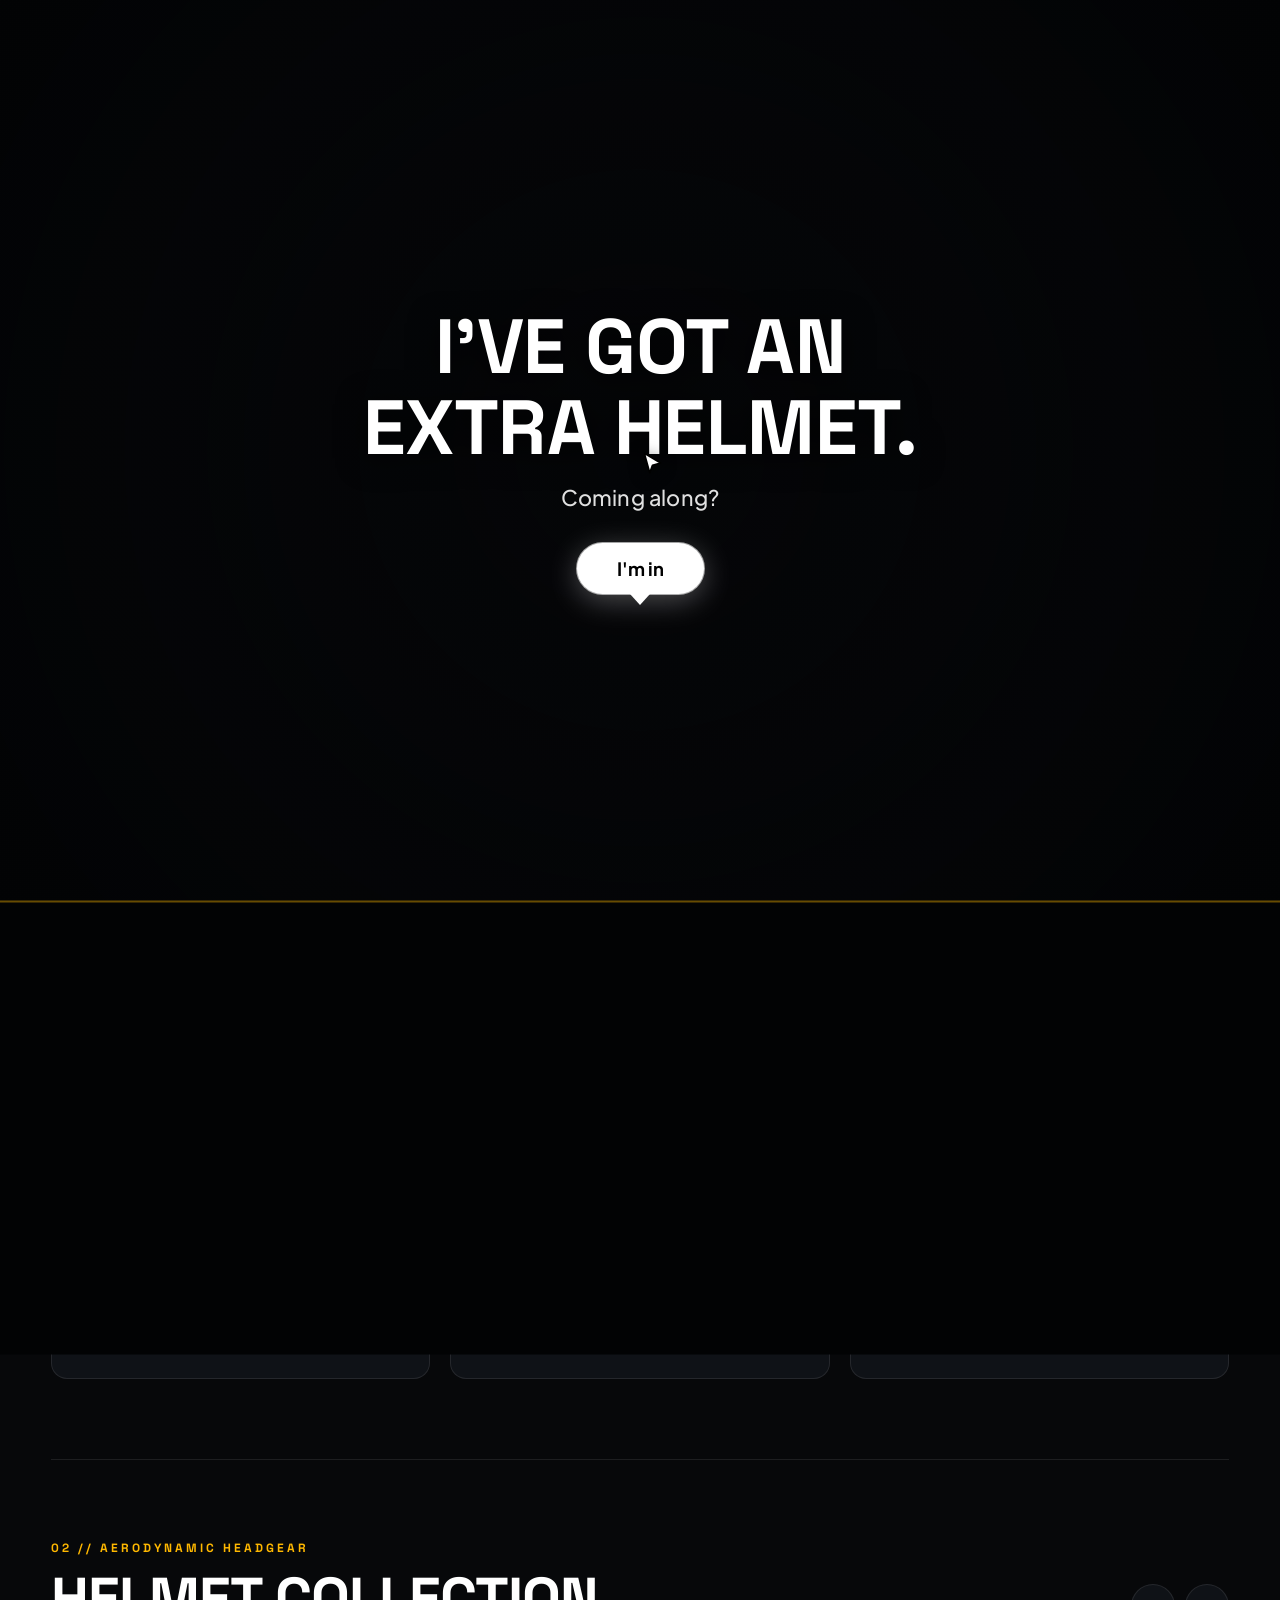
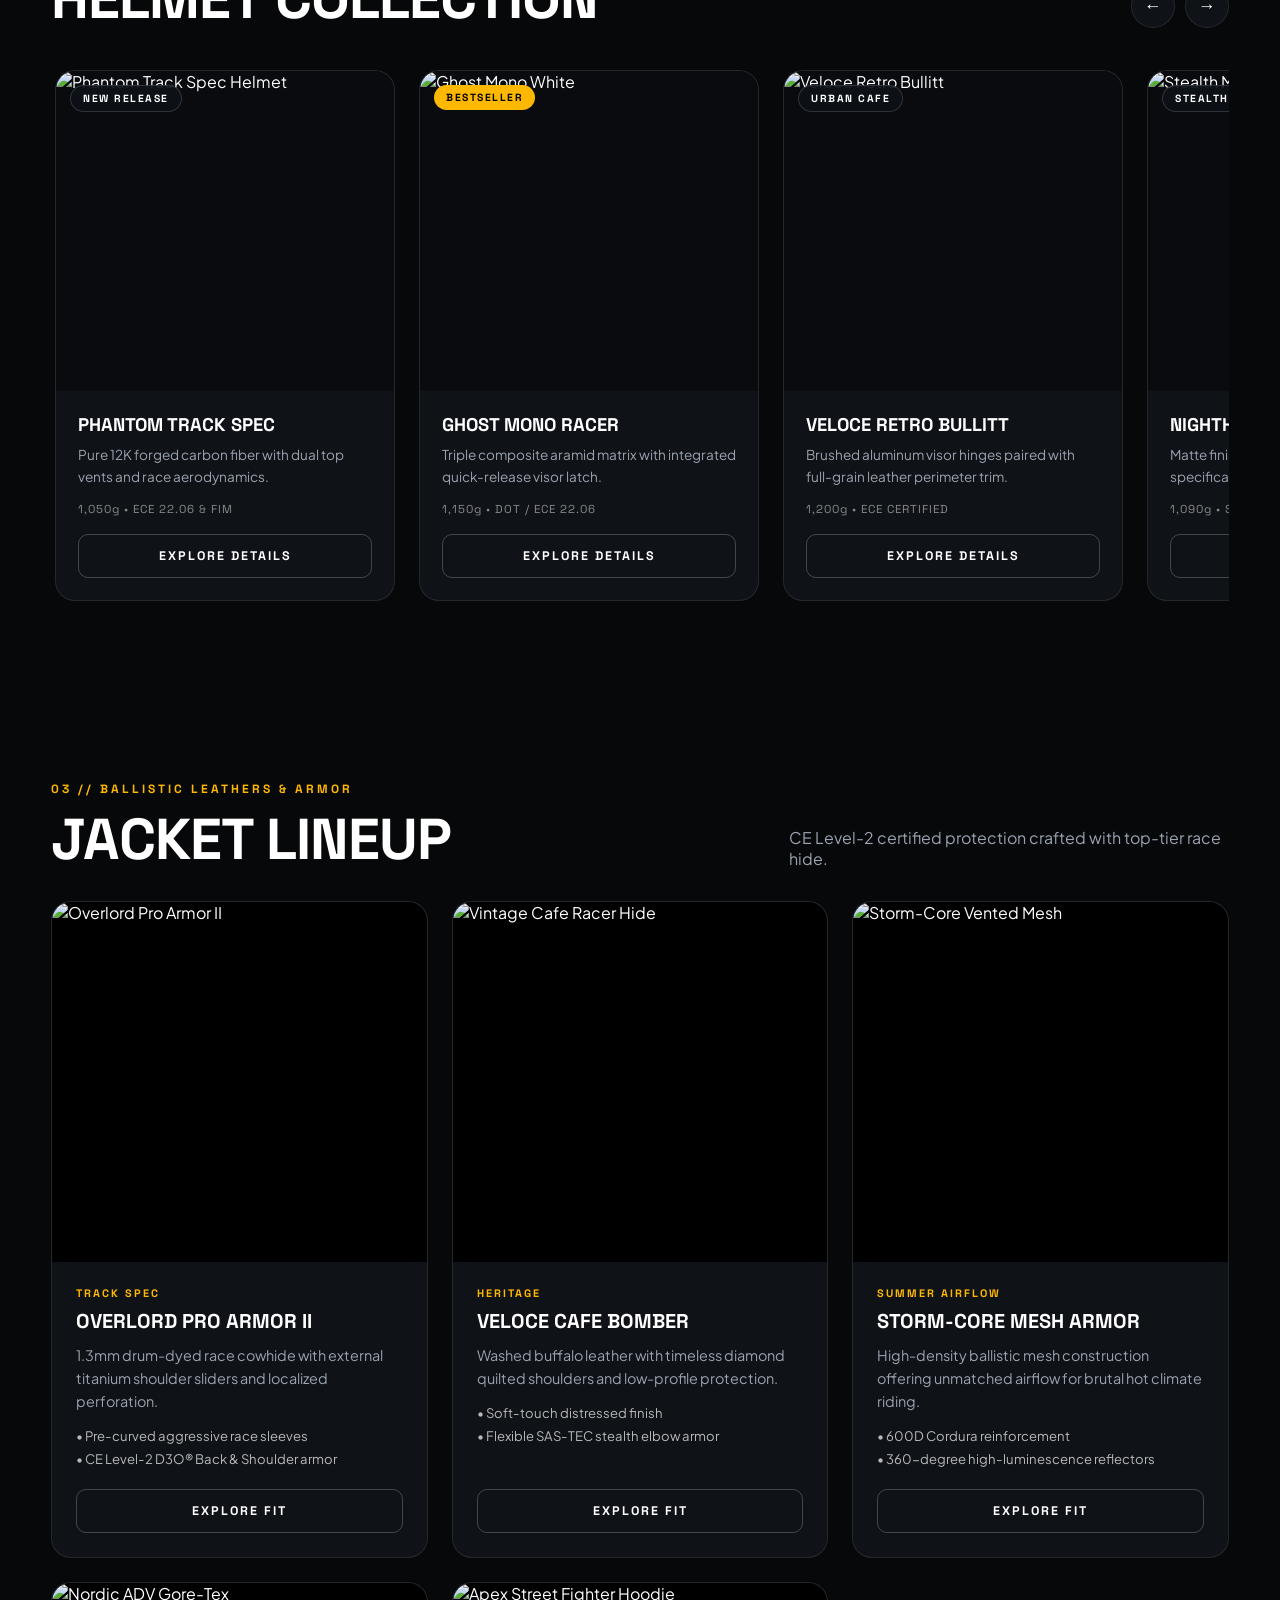
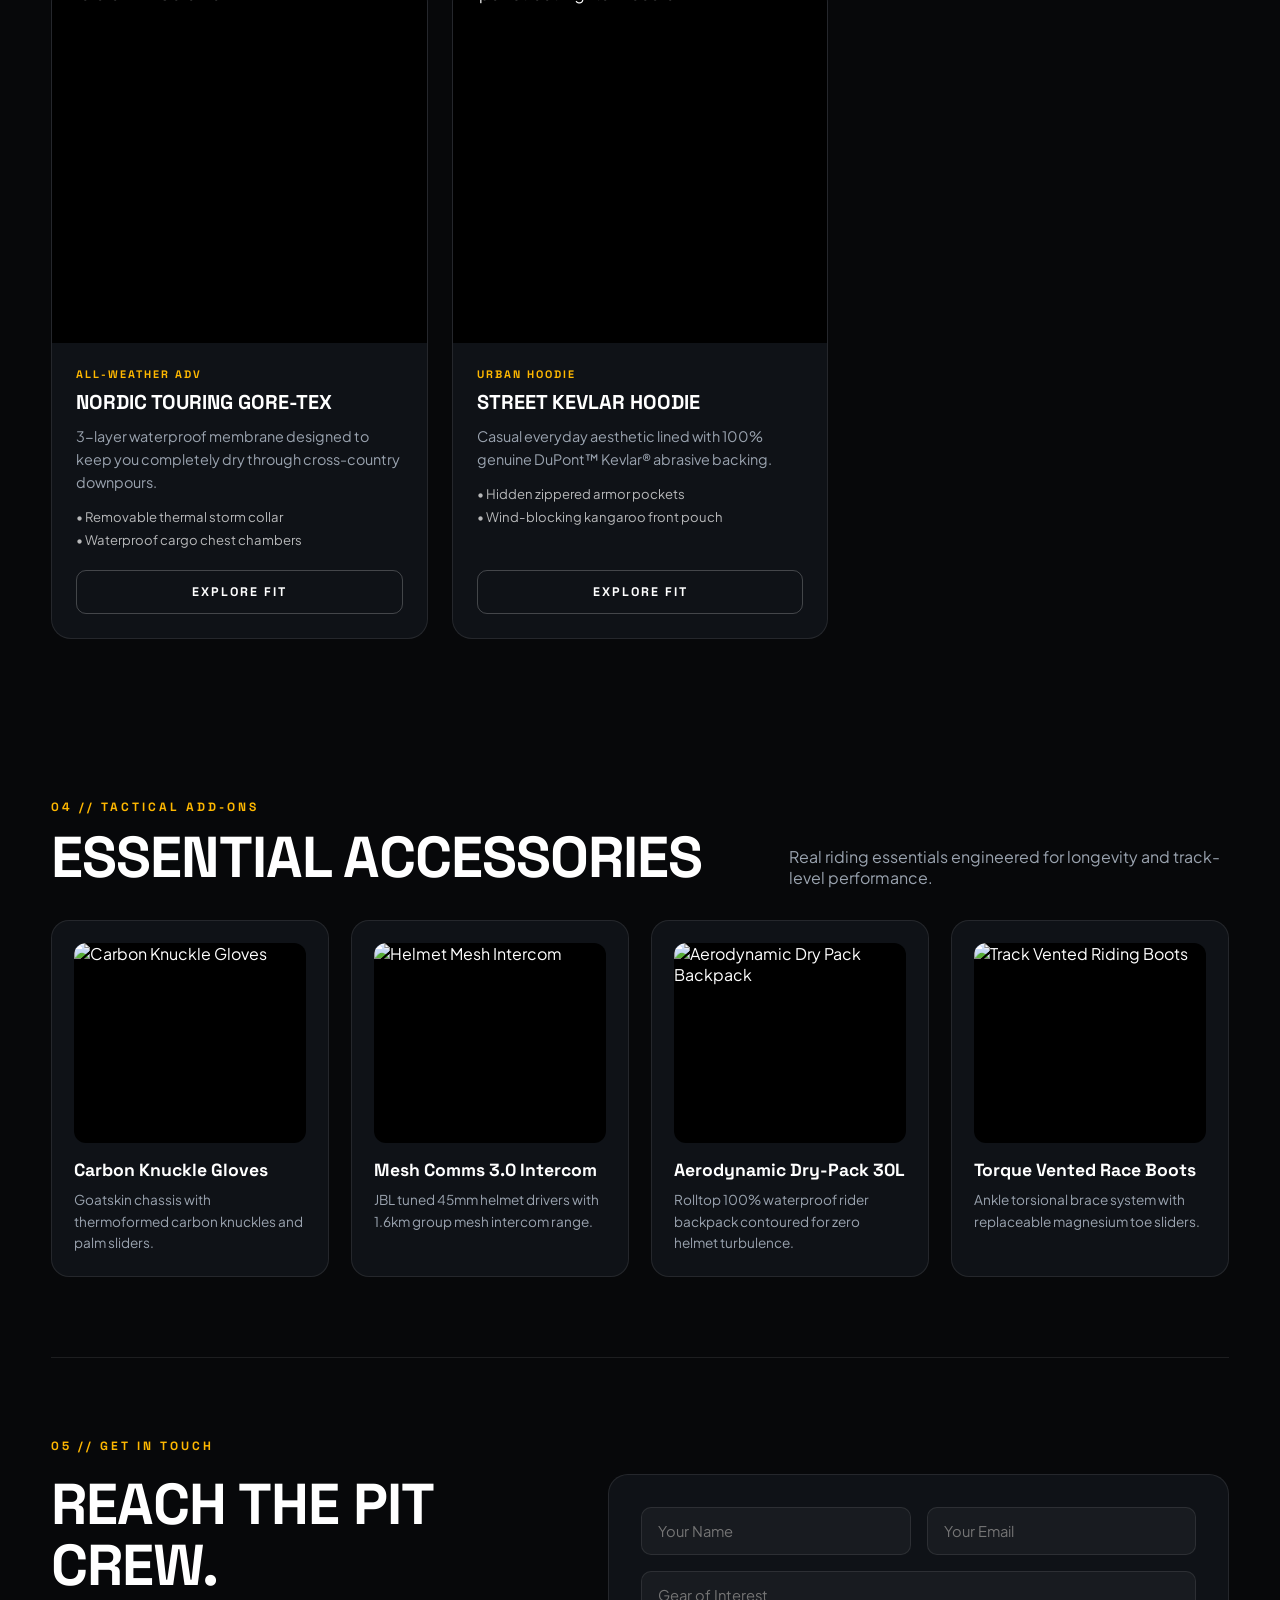
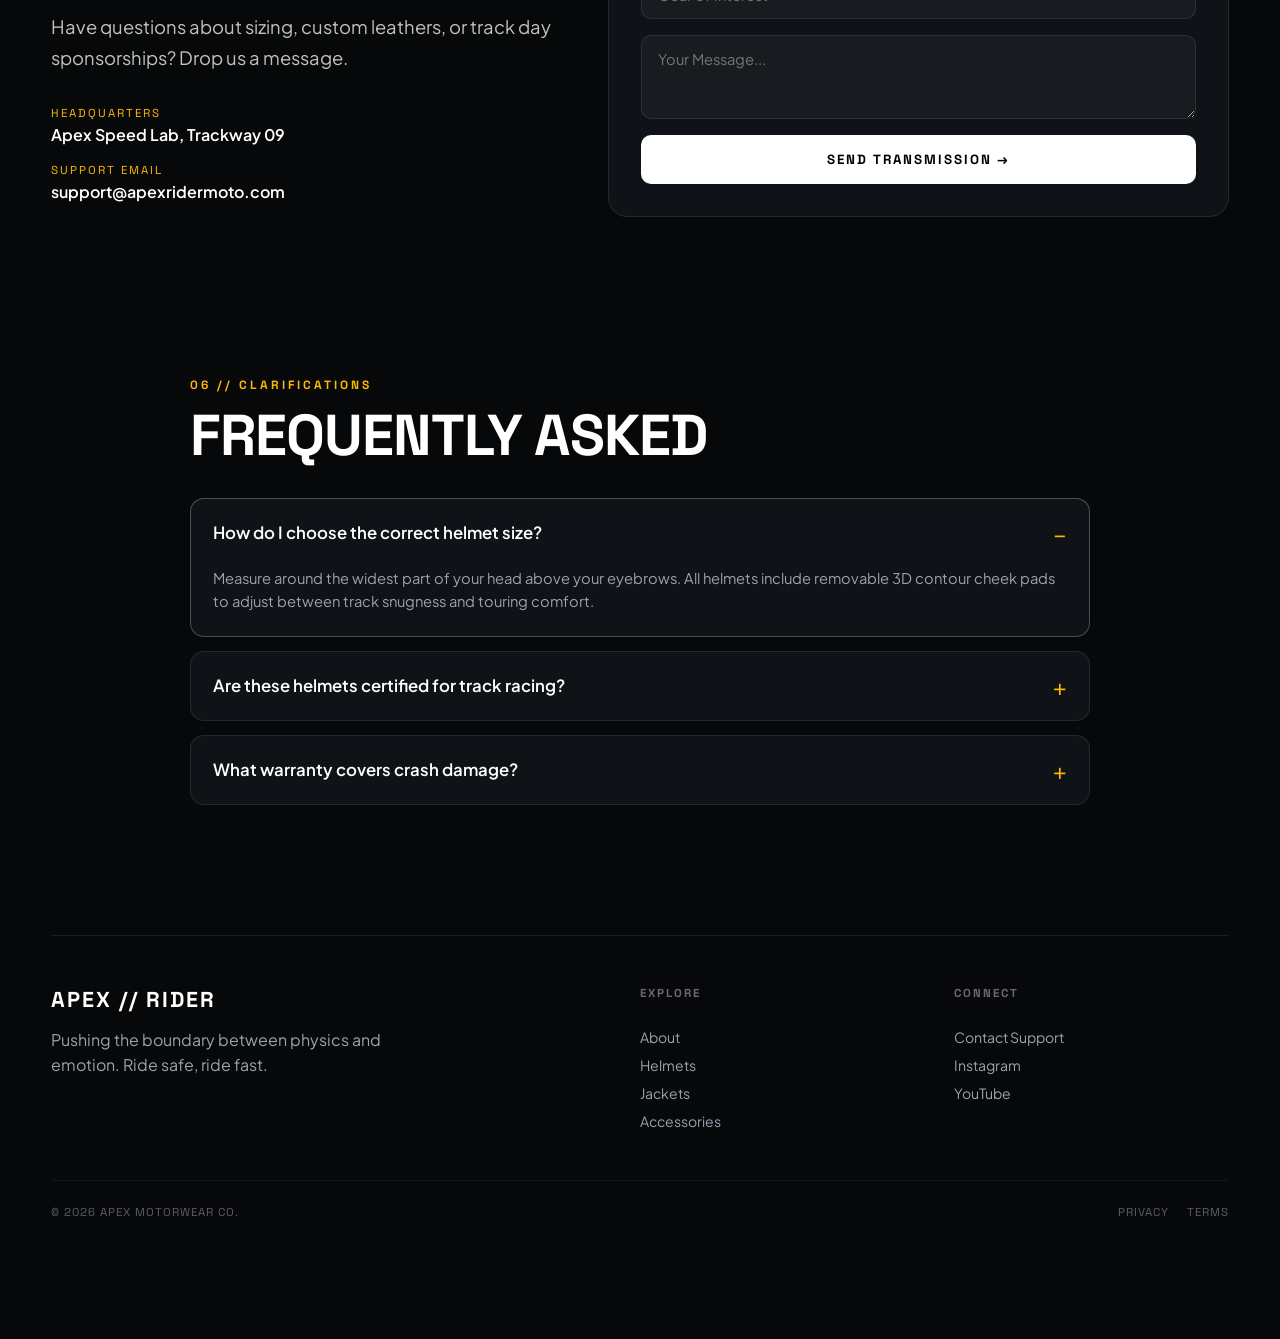
==== commit e5857881: "TRY" ====
--- a/index.html
+++ b/index.html
@@ -2,12 +2,12 @@
 <html lang="en">
 <head>
   <meta charset="UTF-8" />
-  <meta name="viewport" content="width=device-width, initial-scale=1.0" />
+  <meta name="viewport" content="width=device-width, initial-scale=1.0, maximum-scale=1.0, user-scalable=no" />
   <title>THE RIDE — Ultra Performance Gear & Showcase</title>
 
   <!-- Google Fonts -->
   <link rel="preconnect" href="https://fonts.googleapis.com" />
-  <link rel="preconnect" href="https://fonts.gstatic.com" />
+  <link rel="preconnect" href="https://fonts.gstatic.com" crossorigin />
   <link href="https://fonts.googleapis.com/css2?family=Plus+Jakarta+Sans:wght@300;400;500;600;700;800;900&family=Space+Grotesk:wght@400;500;600;700&display=swap" rel="stylesheet" />
 
   <!-- External Stylesheet -->
@@ -19,16 +19,13 @@
 </head>
 <body>
 
-  <!-- ======================================================= -->
-  <!-- AUDIO ELEMENT (APNA CUSTOM AUDIO/MUSIC YAHA ADD KAREIN) -->
-  <!-- ======================================================= -->
+  <!-- AUDIO ELEMENT (ADD YOUR CUSTOM MUSIC HERE) -->
   <audio id="custom-ride-audio" preload="auto" loop>
-    <!-- Apni mp3 audio file ka path yaha daalein (e.g. music.mp3) -->
     <source src="music.mp3" type="audio/mpeg" />
     <source src="https://cdn.pixabay.com/download/audio/2022/05/27/audio_1808fbf07a.mp3?filename=sport-tech-house-workout-club-112708.mp3" type="audio/mpeg" />
   </audio>
 
-  <!-- Custom Cursor Matching Image 1 & 2 -->
+  <!-- Custom Cursor (Desktop Only) -->
   <div id="custom-cursor">
     <svg viewBox="0 0 24 24" fill="none">
       <path d="M4 3L19 12L11.5 14L9 21L4 3Z" fill="white" stroke="black" stroke-width="1.5" stroke-linejoin="round"/>
@@ -37,9 +34,7 @@
 
   <!-- INTRO SCREEN: FULL SCREEN LOW-OPACITY BACKGROUND IMAGE -->
   <div id="intro-overlay">
-    <!-- FULLSCREEN LOW OPACITY IMAGE LAYER -->
     <div class="intro-bg-wrapper" id="intro-bg-wrapper">
-      <!-- AAP APNI IMAGE KA PATH YAHA 'src' ME REPLACE KAREIN (e.g. intro-bike.jpg) -->
       <img src="https://images.unsplash.com/photo-1558981403-c5f9899a28bc?auto=format&fit=crop&w=1920&q=85" alt="Background Bike Atmospheric" class="intro-fullscreen-bg-img" id="intro-bg-img" />
       <div class="intro-dark-vignette"></div>
     </div>
@@ -52,6 +47,7 @@
         <span>I'm in</span>
         <div class="btn-arrow-down"></div>
       </button>
+      <span class="mobile-hint-badge">📱 TILT OR DRAG TO LEAN</span>
     </div>
   </div>
 
@@ -68,10 +64,10 @@
   <!-- MAIN EXPERIENCE WRAPPER -->
   <div id="main-app" class="hidden-init">
 
-    <!-- FLOATING TOP NAVIGATION -->
+    <!-- FLOATING TOP NAVIGATION (DESKTOP & TABLET) -->
     <header class="ride-header">
       <div class="brand-crest">
-        <svg width="26" height="26" viewBox="0 0 100 100" fill="none">
+        <svg width="24" height="24" viewBox="0 0 100 100" fill="none">
           <polygon points="50,12 90,82 10,82" stroke="white" stroke-width="8" stroke-linejoin="round"/>
           <polygon points="50,38 72,74 28,74" fill="white"/>
         </svg>
@@ -86,13 +82,17 @@
         <a href="#contact">Contact</a>
         <a href="#faq">FAQ</a>
       </nav>
+      <!-- Mobile Audio Quick Toggle in Header -->
+      <button id="header-mobile-sound-btn" class="mobile-header-btn" aria-label="Toggle Sound">
+        🔊
+      </button>
     </header>
 
     <!-- HERO SECTION WITH VIDEO & LEAN PHYSICS -->
     <section id="hero-section" class="hero-stage">
       <div class="video-perspective-wrapper" id="video-tilt-rig">
         <video id="hero-video" loop muted playsinline preload="auto">
-          <source src="./bike.mp4" type="video/mp4" />
+          <source src="bike.mp4" type="video/mp4" />
           <source src="https://assets.mixkit.co/videos/preview/mixkit-motorcyclist-traveling-down-a-scenic-highway-at-sunset-42994-large.mp4" type="video/mp4" />
         </video>
         <div class="video-overlay-gradient"></div>
@@ -109,12 +109,12 @@
         <div class="hero-speech-bubbles">
           <div class="bubble bubble-1">Alright, let's ride.</div>
           <div class="bubble bubble-2">
-            <span>Scroll down when you're ready.</span>
+            <span>Scroll down when ready</span>
             <div class="scroll-chevron"></div>
           </div>
         </div>
 
-        <!-- Audio & Controls Bar -->
+        <!-- Controls Bar -->
         <div class="hero-bottom-bar">
           <div class="progress-track">
             <div class="progress-bar-fill" id="audio-progress"></div>
@@ -147,7 +147,7 @@
         <div class="about-lead">
           <h2 class="display-title">ENGINEERED FOR THE APEX HUNTERS.</h2>
           <p class="about-desc">
-            Forged in high-velocity wind tunnels and refined on championship circuits. We strip away excess weight, maximize structural rigidity, and design gear that connects the rider directly with the tarmac.
+            Forged in high-velocity wind tunnels and refined on championship circuits. We strip away excess weight, maximize structural rigidity, and connect the rider directly with the tarmac.
           </p>
         </div>
         <div class="specs-mini-grid">
@@ -183,7 +183,7 @@
           <div class="product-card">
             <div class="card-tag">NEW RELEASE</div>
             <div class="card-img-wrap">
-              <img src="./img/img1.jpg" alt="Phantom Track Spec Helmet" />
+              <img src="https://images.unsplash.com/photo-1558981403-c5f9899a28bc?auto=format&fit=crop&w=700&q=80" loading="lazy" alt="Phantom Track Spec Helmet" />
             </div>
             <div class="card-details">
               <h3>PHANTOM TRACK SPEC</h3>
@@ -196,7 +196,7 @@
           <div class="product-card">
             <div class="card-tag highlight">BESTSELLER</div>
             <div class="card-img-wrap">
-              <img src="./img/img2.jpg" alt="Ghost Mono White" />
+              <img src="https://images.unsplash.com/photo-1542282088-72c9c27ed0cd?auto=format&fit=crop&w=700&q=80" loading="lazy" alt="Ghost Mono White" />
             </div>
             <div class="card-details">
               <h3>GHOST MONO RACER</h3>
@@ -209,7 +209,7 @@
           <div class="product-card">
             <div class="card-tag">URBAN CAFE</div>
             <div class="card-img-wrap">
-              <img src="./img/img3.jpg" alt="Veloce Retro Bullitt" />
+              <img src="https://images.unsplash.com/photo-1508974239320-0a029497e820?auto=format&fit=crop&w=700&q=80" loading="lazy" alt="Veloce Retro Bullitt" />
             </div>
             <div class="card-details">
               <h3>VELOCE RETRO BULLITT</h3>
@@ -222,7 +222,7 @@
           <div class="product-card">
             <div class="card-tag">STEALTH EDITION</div>
             <div class="card-img-wrap">
-              <img src="./img/img4.jpg" alt="Stealth Matte Carbon" />
+              <img src="https://images.unsplash.com/photo-1579783900882-c0d3dad7b119?auto=format&fit=crop&w=700&q=80" loading="lazy" alt="Stealth Matte Carbon" />
             </div>
             <div class="card-details">
               <h3>NIGHTHAWK STEALTH</h3>
@@ -235,7 +235,7 @@
           <div class="product-card">
             <div class="card-tag">CIRCUIT SPEC</div>
             <div class="card-img-wrap">
-              <img src="./img/img5.jpg" alt="Apex Grand Prix GP-1" />
+              <img src="https://images.unsplash.com/photo-1558981806-ec527fa84c39?auto=format&fit=crop&w=700&q=80" loading="lazy" alt="Apex Grand Prix GP-1" />
             </div>
             <div class="card-details">
               <h3>GP-1 CORSA RACE</h3>
@@ -248,7 +248,7 @@
           <div class="product-card">
             <div class="card-tag">ADVENTURE DUAL</div>
             <div class="card-img-wrap">
-              <img src="./img/img6.jpg" alt="Sahara Trek ADV Helmet" />
+              <img src="https://images.unsplash.com/photo-1616422285623-13ff0162193c?auto=format&fit=crop&w=700&q=80" loading="lazy" alt="Sahara Trek ADV Helmet" />
             </div>
             <div class="card-details">
               <h3>SAHARA EXPEDITION</h3>
@@ -258,6 +258,8 @@
             </div>
           </div>
         </div>
+        <!-- Mobile Carousel Swipe Visual Dots -->
+        <div class="mobile-slider-dots" id="slider-dots"></div>
       </section>
 
       <!-- 3. JACKETS SHOWCASE (5 PIECES) -->
@@ -273,7 +275,7 @@
         <div class="jacket-grid">
           <div class="jacket-card">
             <div class="jacket-img-box">
-              <img src="https://images.unsplash.com/photo-1487222477894-8943e31ef7b2?auto=format&fit=crop&w=800&q=80" alt="Overlord Pro Armor II" />
+              <img src="https://images.unsplash.com/photo-1487222477894-8943e31ef7b2?auto=format&fit=crop&w=800&q=80" loading="lazy" alt="Overlord Pro Armor II" />
             </div>
             <div class="jacket-body">
               <span class="j-badge">TRACK SPEC</span>
@@ -289,7 +291,7 @@
 
           <div class="jacket-card">
             <div class="jacket-img-box">
-              <img src="https://images.unsplash.com/photo-1551028719-00167b16eac5?auto=format&fit=crop&w=800&q=80" alt="Vintage Cafe Racer Hide" />
+              <img src="https://images.unsplash.com/photo-1551028719-00167b16eac5?auto=format&fit=crop&w=800&q=80" loading="lazy" alt="Vintage Cafe Racer Hide" />
             </div>
             <div class="jacket-body">
               <span class="j-badge">HERITAGE</span>
@@ -305,7 +307,7 @@
 
           <div class="jacket-card">
             <div class="jacket-img-box">
-              <img src="https://images.unsplash.com/photo-1544441893-675973e31985?auto=format&fit=crop&w=800&q=80" alt="Storm-Core Vented Mesh" />
+              <img src="https://images.unsplash.com/photo-1544441893-675973e31985?auto=format&fit=crop&w=800&q=80" loading="lazy" alt="Storm-Core Vented Mesh" />
             </div>
             <div class="jacket-body">
               <span class="j-badge">SUMMER AIRFLOW</span>
@@ -321,7 +323,7 @@
 
           <div class="jacket-card">
             <div class="jacket-img-box">
-              <img src="https://images.unsplash.com/photo-1521223890158-f9f7c3d5d504?auto=format&fit=crop&w=800&q=80" alt="Nordic ADV Gore-Tex" />
+              <img src="https://images.unsplash.com/photo-1521223890158-f9f7c3d5d504?auto=format&fit=crop&w=800&q=80" loading="lazy" alt="Nordic ADV Gore-Tex" />
             </div>
             <div class="jacket-body">
               <span class="j-badge">ALL-WEATHER ADV</span>
@@ -337,7 +339,7 @@
 
           <div class="jacket-card">
             <div class="jacket-img-box">
-              <img src="https://images.unsplash.com/photo-1516257984-b1b4d707412e?auto=format&fit=crop&w=800&q=80" alt="Apex Street Fighter Hoodie" />
+              <img src="https://images.unsplash.com/photo-1516257984-b1b4d707412e?auto=format&fit=crop&w=800&q=80" loading="lazy" alt="Apex Street Fighter Hoodie" />
             </div>
             <div class="jacket-body">
               <span class="j-badge">URBAN HOODIE</span>
@@ -366,7 +368,7 @@
         <div class="accessories-quad">
           <div class="acc-tile">
             <div class="acc-img-wrap">
-              <img src="./img/img7.jpg"alt="Carbon Knuckle Gloves" />
+              <img src="https://images.unsplash.com/photo-1589182373726-e4f658ab50f0?auto=format&fit=crop&w=700&q=80" loading="lazy" alt="Carbon Knuckle Gloves" />
             </div>
             <h4>Carbon Knuckle Gloves</h4>
             <p>Goatskin chassis with thermoformed carbon knuckles and palm sliders.</p>
@@ -374,7 +376,7 @@
 
           <div class="acc-tile">
             <div class="acc-img-wrap">
-              <img src="https://images.unsplash.com/photo-1546435770-a3e426bf472b?auto=format&fit=crop&w=700&q=80" alt="Helmet Mesh Intercom" />
+              <img src="https://images.unsplash.com/photo-1546435770-a3e426bf472b?auto=format&fit=crop&w=700&q=80" loading="lazy" alt="Helmet Mesh Intercom" />
             </div>
             <h4>Mesh Comms 3.0 Intercom</h4>
             <p>JBL tuned 45mm helmet drivers with 1.6km group mesh intercom range.</p>
@@ -382,7 +384,7 @@
 
           <div class="acc-tile">
             <div class="acc-img-wrap">
-              <img src="https://images.unsplash.com/photo-1622560480605-d83c853bc5c3?auto=format&fit=crop&w=700&q=80" alt="Aerodynamic Dry Pack Backpack" />
+              <img src="https://images.unsplash.com/photo-1622560480605-d83c853bc5c3?auto=format&fit=crop&w=700&q=80" loading="lazy" alt="Aerodynamic Dry Pack Backpack" />
             </div>
             <h4>Aerodynamic Dry-Pack 30L</h4>
             <p>Rolltop 100% waterproof rider backpack contoured for zero helmet turbulence.</p>
@@ -390,7 +392,7 @@
 
           <div class="acc-tile">
             <div class="acc-img-wrap">
-              <img src="https://images.unsplash.com/photo-1542291026-7eec264c27ff?auto=format&fit=crop&w=700&q=80" alt="Track Vented Riding Boots" />
+              <img src="https://images.unsplash.com/photo-1542291026-7eec264c27ff?auto=format&fit=crop&w=700&q=80" loading="lazy" alt="Track Vented Riding Boots" />
             </div>
             <h4>Torque Vented Race Boots</h4>
             <p>Ankle torsional brace system with replaceable magnesium toe sliders.</p>
@@ -423,8 +425,8 @@
                 <input type="text" placeholder="Your Name" required class="input-field" />
                 <input type="email" placeholder="Your Email" required class="input-field" />
               </div>
-              <input type="text" placeholder="Gear of Interest (e.g. Phantom Helmet, Overlord Jacket)" class="input-field" />
-              <textarea placeholder="Your Message or Fitting Inquiry..." rows="4" required class="input-field"></textarea>
+              <input type="text" placeholder="Gear of Interest" class="input-field" />
+              <textarea placeholder="Your Message..." rows="3" required class="input-field"></textarea>
               <button type="submit" class="submit-btn">SEND TRANSMISSION →</button>
             </form>
           </div>
@@ -440,19 +442,19 @@
           <details class="faq-item" open>
             <summary>How do I choose the correct helmet size?</summary>
             <div class="faq-answer">
-              Measure around the largest part of your head (about 1 inch above your eyebrows). Our helmets have exchangeable 3D cheek pads to customize the fit from snug track to touring comfort.
+              Measure around the widest part of your head above your eyebrows. All helmets include removable 3D contour cheek pads to adjust between track snugness and touring comfort.
             </div>
           </details>
           <details class="faq-item">
-            <summary>Are these helmets certified for competitive racing?</summary>
+            <summary>Are these helmets certified for track racing?</summary>
             <div class="faq-answer">
-              Yes, all Track-Spec variants carry both ECE 22.06 and FIM homologation labels required by international racing circuits.
+              Yes, all Track-Spec helmets carry ECE 22.06 and FIM homologation labels compliant with international sanctioning bodies.
             </div>
           </details>
           <details class="faq-item">
             <summary>What warranty covers crash damage?</summary>
             <div class="faq-answer">
-              We offer a 5-year structural warranty, plus a 50% crash-replacement discount if your helmet is involved in an incident within the first 24 months.
+              5-year structural warranty, plus 50% crash-replacement coverage within the first 24 months.
             </div>
           </details>
         </div>
@@ -477,20 +479,39 @@
             <a href="#contact">Contact Support</a>
             <a href="#">Instagram</a>
             <a href="#">YouTube</a>
-            <a href="#">Track Days</a>
           </div>
         </div>
         <div class="footer-bottom">
-          <p>© 2026 APEX MOTORWEAR CO. ALL RIGHTS RESERVED.</p>
+          <p>© 2026 APEX MOTORWEAR CO.</p>
           <div class="footer-legal">
-            <a href="#">PRIVACY POLICY</a>
-            <a href="#">TERMS OF APEX</a>
-            <a href="#">SAFETY CERTIFICATES</a>
+            <a href="#">PRIVACY</a>
+            <a href="#">TERMS</a>
           </div>
         </div>
       </footer>
 
     </main>
+
+    <!-- MOBILE BOTTOM THUMB DOCK (Visible only on mobile screens) -->
+    <nav class="mobile-bottom-dock" id="mobile-dock">
+      <a href="#hero-section" class="dock-btn active">
+        <span class="dock-icon">🏍️</span>
+        <span class="dock-txt">Ride</span>
+      </a>
+      <a href="#helmet-gear" class="dock-btn">
+        <span class="dock-icon">🪖</span>
+        <span class="dock-txt">Helmets</span>
+      </a>
+      <a href="#jacket-gear" class="dock-btn">
+        <span class="dock-icon">🧥</span>
+        <span class="dock-txt">Jackets</span>
+      </a>
+      <a href="#contact" class="dock-btn">
+        <span class="dock-icon">✉️</span>
+        <span class="dock-txt">Contact</span>
+      </a>
+    </nav>
+
   </div>
 
   <!-- External Script -->
--- a/style.css
+++ b/style.css
@@ -5,7 +5,6 @@
   box-sizing: border-box;
   margin: 0;
   padding: 0;
-  cursor: none !important;
 }
 
 :root {
@@ -23,12 +22,20 @@
   --font-display: 'Space Grotesk', sans-serif;
 }
 
+/* Enable custom cursor only on desktop pointing devices */
+@media (hover: hover) and (pointer: fine) {
+  *, *::before, *::after {
+    cursor: none !important;
+  }
+}
+
 html {
   font-family: var(--font-main);
   background-color: var(--bg-deep);
   color: var(--text-pure);
   scroll-behavior: smooth;
   overflow-x: hidden;
+  -webkit-tap-highlight-color: transparent;
 }
 
 body {
@@ -37,10 +44,11 @@
   overflow-x: hidden;
   position: relative;
   user-select: none;
-}
-
-/* ==========================================================================
-   CUSTOM RIDER ARROW CURSOR (Matches Screenshot 1 & 2)
+  -webkit-font-smoothing: antialiased;
+}
+
+/* ==========================================================================
+   CUSTOM CURSOR
    ========================================================================== */
 #custom-cursor {
   position: fixed;
@@ -60,8 +68,14 @@
   height: 100%;
 }
 
-/* ==========================================================================
-   INTRO SCREEN (FULL SCREEN LOW-OPACITY BACKGROUND IMAGE)
+@media (hover: none) and (pointer: coarse) {
+  #custom-cursor {
+    display: none !important;
+  }
+}
+
+/* ==========================================================================
+   INTRO SCREEN WITH RESPONSIVE IMAGE & MOBILE HINT
    ========================================================================== */
 #intro-overlay {
   position: fixed;
@@ -75,6 +89,7 @@
   overflow: hidden;
   perspective: 1000px;
   transition: opacity 0.8s cubic-bezier(0.16, 1, 0.3, 1), transform 0.8s cubic-bezier(0.16, 1, 0.3, 1);
+  touch-action: pan-y;
 }
 
 #intro-overlay.dismissed {
@@ -83,12 +98,11 @@
   transform: scale(1.04);
 }
 
-/* Full Screen Image Layer */
 .intro-bg-wrapper {
   position: absolute;
-  inset: -3%;
-  width: 106%;
-  height: 106%;
+  inset: -4%;
+  width: 108%;
+  height: 108%;
   pointer-events: none;
   z-index: 1;
   overflow: hidden;
@@ -100,12 +114,11 @@
   height: 100%;
   object-fit: cover;
   object-position: center;
-  opacity: 0.16; /* LOW OPACITY AS REQUESTED */
+  opacity: 0.16;
   filter: contrast(1.15) brightness(0.9);
   transition: transform 0.2s cubic-bezier(0.2, 0.8, 0.3, 1);
 }
 
-/* Dark Vignette to match Reference Image perfectly */
 .intro-dark-vignette {
   position: absolute;
   inset: 0;
@@ -127,21 +140,20 @@
 .intro-title {
   font-family: var(--font-display);
   font-weight: 800;
-  font-size: clamp(2.4rem, 6vw, 4.8rem);
+  font-size: clamp(2.2rem, 7vw, 4.8rem);
   line-height: 1.05;
   letter-spacing: -0.5px;
   color: #ffffff;
-  margin-bottom: 1.2rem;
+  margin-bottom: 1rem;
   text-shadow: 0 4px 30px rgba(0, 0, 0, 0.95);
 }
 
 .intro-sub {
-  font-size: clamp(1rem, 2vw, 1.35rem);
+  font-size: clamp(1rem, 2.5vw, 1.35rem);
   font-weight: 500;
   color: rgba(255, 255, 255, 0.88);
-  margin-bottom: 2.2rem;
+  margin-bottom: 2rem;
   letter-spacing: 0.2px;
-  text-shadow: 0 2px 10px rgba(0, 0, 0, 0.8);
 }
 
 .im-in-btn {
@@ -150,25 +162,22 @@
   background: #ffffff;
   color: #000000;
   border: none;
-  padding: 12px 34px;
+  padding: 14px 40px;
   border-radius: 9999px;
   font-family: var(--font-main);
-  font-size: 1.1rem;
+  font-size: 1.15rem;
   font-weight: 700;
   display: inline-flex;
   align-items: center;
   justify-content: center;
   box-shadow: 0 6px 30px rgba(255, 255, 255, 0.3), 0 0 0 1px rgba(255, 255, 255, 0.6);
   transition: transform 0.25s ease, box-shadow 0.25s ease;
-}
-
-.im-in-btn:hover {
+  min-height: 48px;
+}
+
+.im-in-btn:hover, .im-in-btn:active {
   transform: scale(1.06);
   box-shadow: 0 10px 40px rgba(255, 255, 255, 0.6), 0 0 0 2px #ffffff;
-}
-
-.im-in-btn:active {
-  transform: scale(0.97);
 }
 
 .btn-arrow-down {
@@ -183,6 +192,25 @@
   border-top: 11px solid #ffffff;
 }
 
+.mobile-hint-badge {
+  display: none;
+  margin-top: 32px;
+  font-family: var(--font-display);
+  font-size: 0.72rem;
+  letter-spacing: 2px;
+  color: var(--accent-gold);
+  background: rgba(255, 184, 0, 0.1);
+  padding: 6px 14px;
+  border-radius: 9999px;
+  border: 1px solid rgba(255, 184, 0, 0.25);
+  animation: pulseHint 2s infinite ease-in-out;
+}
+
+@keyframes pulseHint {
+  0%, 100% { opacity: 0.6; transform: translateY(0); }
+  50% { opacity: 1; transform: translateY(-2px); }
+}
+
 /* ==========================================================================
    VISOR EYE-BLINK OVERLAY
    ========================================================================== */
@@ -241,14 +269,14 @@
 
 .hud-readout {
   font-family: var(--font-display);
-  font-size: 0.8rem;
-  letter-spacing: 4px;
+  font-size: 0.75rem;
+  letter-spacing: 3px;
   color: var(--accent-gold);
   margin-top: 10px;
 }
 
 /* ==========================================================================
-   NAVIGATION
+   HEADER NAVIGATION
    ========================================================================== */
 .hidden-init {
   display: block;
@@ -256,7 +284,7 @@
 
 .ride-header {
   position: fixed;
-  top: 20px;
+  top: 16px;
   left: 50%;
   transform: translateX(-50%);
   width: min(92vw, 1300px);
@@ -264,8 +292,8 @@
   display: flex;
   justify-content: space-between;
   align-items: center;
-  padding: 12px 28px;
-  background: rgba(10, 13, 18, 0.65);
+  padding: 10px 24px;
+  background: rgba(10, 13, 18, 0.7);
   backdrop-filter: blur(20px);
   -webkit-backdrop-filter: blur(20px);
   border: 1px solid var(--border-subtle);
@@ -276,17 +304,17 @@
 .brand-crest {
   display: flex;
   align-items: center;
-  gap: 12px;
+  gap: 10px;
   font-family: var(--font-display);
   font-weight: 800;
-  font-size: 1.05rem;
+  font-size: 1rem;
   letter-spacing: 1.5px;
 }
 
 .nav-links {
   display: flex;
   align-items: center;
-  gap: 24px;
+  gap: 22px;
 }
 
 .nav-links a {
@@ -301,22 +329,37 @@
   color: #ffffff;
 }
 
-/* ==========================================================================
-   HERO STAGE WITH SUBTLE TILT
+.mobile-header-btn {
+  display: none;
+  background: rgba(255, 255, 255, 0.1);
+  border: 1px solid var(--border-subtle);
+  color: #fff;
+  width: 38px;
+  height: 38px;
+  border-radius: 50%;
+  font-size: 1rem;
+  align-items: center;
+  justify-content: center;
+}
+
+/* ==========================================================================
+   HERO STAGE WITH LEAN RIG
    ========================================================================== */
 .hero-stage {
   position: relative;
   width: 100vw;
   height: 100vh;
+  height: 100dvh; /* Dynamic mobile viewport height */
   overflow: hidden;
   perspective: 1200px;
+  touch-action: pan-y;
 }
 
 .video-perspective-wrapper {
   position: absolute;
-  inset: -4%;
-  width: 108%;
-  height: 108%;
+  inset: -6%;
+  width: 112%;
+  height: 112%;
   will-change: transform;
   transform-style: preserve-3d;
   transition: transform 0.12s cubic-bezier(0.2, 0.8, 0.3, 1);
@@ -332,7 +375,7 @@
 .video-overlay-gradient {
   position: absolute;
   inset: 0;
-  background: linear-gradient(180deg, rgba(5,6,8,0.3) 0%, rgba(5,6,8,0) 40%, rgba(5,6,8,0.85) 100%);
+  background: linear-gradient(180deg, rgba(5,6,8,0.3) 0%, rgba(5,6,8,0) 40%, rgba(5,6,8,0.88) 100%);
   pointer-events: none;
 }
 
@@ -346,7 +389,7 @@
 .hero-interface {
   position: absolute;
   inset: 0;
-  padding: clamp(24px, 5vw, 64px);
+  padding: clamp(20px, 4vw, 64px);
   display: flex;
   flex-direction: column;
   justify-content: space-between;
@@ -355,13 +398,13 @@
 }
 
 .hero-left-block {
-  margin-top: 80px;
+  margin-top: 76px;
   max-width: 440px;
 }
 
 .hero-giant-title {
   font-family: var(--font-display);
-  font-size: clamp(3.8rem, 11vw, 9rem);
+  font-size: clamp(3.2rem, 11vw, 9rem);
   font-weight: 900;
   line-height: 0.88;
   letter-spacing: -2px;
@@ -371,20 +414,20 @@
 }
 
 .hero-subtext {
-  margin-top: 18px;
-  font-size: clamp(0.95rem, 1.4vw, 1.25rem);
+  margin-top: 14px;
+  font-size: clamp(0.9rem, 2vw, 1.25rem);
   font-weight: 500;
   color: rgba(255, 255, 255, 0.85);
 }
 
 .hero-speech-bubbles {
   position: absolute;
-  right: clamp(24px, 5vw, 64px);
-  bottom: 110px;
+  right: clamp(16px, 4vw, 64px);
+  bottom: 100px;
   display: flex;
   flex-direction: column;
   align-items: flex-end;
-  gap: 12px;
+  gap: 10px;
   pointer-events: auto;
 }
 
@@ -392,8 +435,8 @@
   background: #ffffff;
   color: #0b0e14;
   font-weight: 600;
-  font-size: 0.95rem;
-  padding: 10px 20px;
+  font-size: 0.9rem;
+  padding: 8px 18px;
   border-radius: 9999px;
   box-shadow: 0 10px 25px rgba(0, 0, 0, 0.5);
   display: flex;
@@ -408,12 +451,12 @@
 
 @keyframes floatBubble {
   0% { transform: translateY(0); }
-  100% { transform: translateY(-5px); }
+  100% { transform: translateY(-4px); }
 }
 
 .scroll-chevron {
-  width: 8px;
-  height: 8px;
+  width: 7px;
+  height: 7px;
   border-right: 2px solid #000;
   border-bottom: 2px solid #000;
   transform: rotate(45deg);
@@ -429,7 +472,7 @@
 }
 
 .progress-track {
-  width: 60%;
+  width: 55%;
   height: 2px;
   background: rgba(255, 255, 255, 0.2);
   position: relative;
@@ -449,7 +492,7 @@
 .controls-group {
   display: flex;
   align-items: center;
-  gap: 24px;
+  gap: 20px;
 }
 
 .hud-icon-btn {
@@ -467,9 +510,10 @@
   letter-spacing: 1.5px;
   font-weight: 700;
   transition: all 0.2s ease;
-}
-
-.hud-icon-btn:hover {
+  min-height: 42px;
+}
+
+.hud-icon-btn:hover, .hud-icon-btn:active {
   background: #ffffff;
   color: #000;
   border-color: #ffffff;
@@ -487,39 +531,39 @@
 }
 
 .gear-indicator span {
-  font-size: 1rem;
+  font-size: 0.95rem;
   font-weight: 800;
   color: var(--accent-gold);
 }
 
 /* ==========================================================================
-   SHOWCASE CONTENT & GRID SECTIONS
+   SHOWCASE CONTENT SECTIONS
    ========================================================================== */
 .showcase-content {
   position: relative;
   z-index: 10;
   background-color: var(--bg-deep);
-  padding-bottom: 80px;
+  padding-bottom: 120px; /* Buffer for mobile dock */
 }
 
 .section-container {
   width: min(92vw, 1300px);
   margin: 0 auto;
-  padding: 100px 0;
+  padding: 80px 0;
 }
 
 .section-badge {
   font-family: var(--font-display);
-  font-size: 0.8rem;
+  font-size: 0.75rem;
   letter-spacing: 3px;
   color: var(--accent-gold);
-  margin-bottom: 14px;
+  margin-bottom: 12px;
   font-weight: 700;
 }
 
 .display-title {
   font-family: var(--font-display);
-  font-size: clamp(2rem, 4.5vw, 3.8rem);
+  font-size: clamp(1.8rem, 4.5vw, 3.8rem);
   font-weight: 800;
   line-height: 1.05;
   letter-spacing: -1px;
@@ -529,14 +573,14 @@
   display: flex;
   justify-content: space-between;
   align-items: flex-end;
-  margin-bottom: 36px;
-  gap: 24px;
+  margin-bottom: 32px;
+  gap: 20px;
   flex-wrap: wrap;
 }
 
 .section-subtitle {
   color: var(--text-dim);
-  font-size: 1.05rem;
+  font-size: 1rem;
   max-width: 440px;
 }
 
@@ -547,41 +591,41 @@
 
 .about-lead {
   max-width: 900px;
-  margin-bottom: 48px;
+  margin-bottom: 40px;
 }
 
 .about-desc {
-  margin-top: 20px;
-  font-size: 1.2rem;
+  margin-top: 16px;
+  font-size: 1.15rem;
   line-height: 1.7;
   color: rgba(255, 255, 255, 0.75);
 }
 
 .specs-mini-grid {
   display: grid;
-  grid-template-columns: repeat(auto-fit, minmax(240px, 1fr));
-  gap: 24px;
+  grid-template-columns: repeat(auto-fit, minmax(220px, 1fr));
+  gap: 20px;
 }
 
 .spec-card {
   background: var(--bg-card);
   border: 1px solid var(--border-subtle);
   border-radius: 16px;
-  padding: 32px 24px;
+  padding: 28px 20px;
   display: flex;
   flex-direction: column;
 }
 
 .spec-num {
   font-family: var(--font-display);
-  font-size: 2.8rem;
+  font-size: 2.5rem;
   font-weight: 800;
   color: #ffffff;
-  margin-bottom: 8px;
+  margin-bottom: 6px;
 }
 
 .spec-label {
-  font-size: 0.75rem;
+  font-size: 0.72rem;
   font-family: var(--font-display);
   letter-spacing: 2px;
   color: var(--text-dim);
@@ -589,39 +633,40 @@
 }
 
 /* ==========================================================================
-   HELMETS HORIZONTAL SLIDER (6 CARDS)
+   HELMETS SLIDER (TOUCH & SWIPE ENHANCED)
    ========================================================================== */
 .slider-nav-arrows {
   display: flex;
-  gap: 12px;
+  gap: 10px;
 }
 
 .slider-arrow {
   background: var(--bg-card);
   color: #ffffff;
   border: 1px solid var(--border-subtle);
-  width: 46px;
-  height: 46px;
+  width: 44px;
+  height: 44px;
   border-radius: 50%;
-  font-size: 1.2rem;
+  font-size: 1.1rem;
   display: flex;
   align-items: center;
   justify-content: center;
   transition: all 0.2s ease;
 }
 
-.slider-arrow:hover {
+.slider-arrow:hover, .slider-arrow:active {
   background: #ffffff;
   color: #000;
 }
 
 .slider-container {
   display: flex;
-  gap: 28px;
+  gap: 24px;
   overflow-x: auto;
   scroll-snap-type: x mandatory;
+  -webkit-overflow-scrolling: touch; /* Momentum scroll on iOS */
   scrollbar-width: none;
-  padding-bottom: 20px;
+  padding: 10px 4px 20px 4px;
 }
 
 .slider-container::-webkit-scrollbar {
@@ -629,8 +674,8 @@
 }
 
 .product-card {
-  flex: 0 0 360px;
-  scroll-snap-align: start;
+  flex: 0 0 340px;
+  scroll-snap-align: center;
   background: var(--bg-card);
   border: 1px solid var(--border-subtle);
   border-radius: 20px;
@@ -646,8 +691,8 @@
 
 .card-tag {
   position: absolute;
-  top: 16px;
-  left: 16px;
+  top: 14px;
+  left: 14px;
   background: rgba(14, 18, 24, 0.85);
   backdrop-filter: blur(10px);
   border: 1px solid rgba(255, 255, 255, 0.15);
@@ -668,7 +713,7 @@
 
 .card-img-wrap {
   width: 100%;
-  height: 340px;
+  height: 320px;
   position: relative;
   overflow: hidden;
   background: #090b0e;
@@ -686,29 +731,29 @@
 }
 
 .card-details {
-  padding: 24px;
+  padding: 22px;
 }
 
 .card-details h3 {
   font-family: var(--font-display);
-  font-size: 1.2rem;
+  font-size: 1.15rem;
   font-weight: 700;
-  margin-bottom: 10px;
+  margin-bottom: 8px;
 }
 
 .card-caption {
-  font-size: 0.88rem;
+  font-size: 0.85rem;
   color: var(--text-dim);
   line-height: 1.6;
-  margin-bottom: 16px;
+  margin-bottom: 14px;
 }
 
 .card-meta {
   font-family: var(--font-display);
-  font-size: 0.75rem;
+  font-size: 0.72rem;
   letter-spacing: 1px;
   color: rgba(255, 255, 255, 0.5);
-  margin-bottom: 20px;
+  margin-bottom: 18px;
 }
 
 .view-spec-btn {
@@ -716,27 +761,49 @@
   background: transparent;
   color: #ffffff;
   border: 1px solid var(--border-strong);
-  padding: 12px 20px;
+  padding: 12px 18px;
   border-radius: 10px;
   font-family: var(--font-display);
-  font-size: 0.8rem;
+  font-size: 0.78rem;
   font-weight: 700;
   letter-spacing: 2px;
   transition: all 0.2s ease;
-}
-
-.view-spec-btn:hover {
+  min-height: 44px;
+}
+
+.view-spec-btn:hover, .view-spec-btn:active {
   background: #ffffff;
   color: #000;
 }
 
-/* ==========================================================================
-   JACKETS SHOWCASE (5 ITEMS)
+/* Mobile Slider Dot Indicators */
+.mobile-slider-dots {
+  display: none;
+  justify-content: center;
+  gap: 8px;
+  margin-top: 14px;
+}
+
+.dot {
+  width: 7px;
+  height: 7px;
+  border-radius: 50%;
+  background: rgba(255, 255, 255, 0.2);
+  transition: background 0.2s ease, transform 0.2s ease;
+}
+
+.dot.active {
+  background: var(--accent-gold);
+  transform: scale(1.3);
+}
+
+/* ==========================================================================
+   JACKETS SHOWCASE
    ========================================================================== */
 .jacket-grid {
   display: grid;
-  grid-template-columns: repeat(auto-fit, minmax(360px, 1fr));
-  gap: 28px;
+  grid-template-columns: repeat(auto-fit, minmax(340px, 1fr));
+  gap: 24px;
 }
 
 .jacket-card {
@@ -756,7 +823,7 @@
 
 .jacket-img-box {
   width: 100%;
-  height: 380px;
+  height: 360px;
   overflow: hidden;
   background: #000;
 }
@@ -773,7 +840,7 @@
 }
 
 .jacket-body {
-  padding: 28px;
+  padding: 24px;
   display: flex;
   flex-direction: column;
   flex-grow: 1;
@@ -781,7 +848,7 @@
 
 .j-badge {
   font-family: var(--font-display);
-  font-size: 0.7rem;
+  font-size: 0.68rem;
   letter-spacing: 2px;
   color: var(--accent-gold);
   margin-bottom: 8px;
@@ -790,42 +857,42 @@
 
 .jacket-body h3 {
   font-family: var(--font-display);
-  font-size: 1.35rem;
-  margin-bottom: 12px;
+  font-size: 1.25rem;
+  margin-bottom: 10px;
 }
 
 .jacket-body p {
-  font-size: 0.92rem;
+  font-size: 0.9rem;
   color: var(--text-dim);
   line-height: 1.6;
-  margin-bottom: 16px;
+  margin-bottom: 14px;
 }
 
 .j-features {
   list-style: none;
-  font-size: 0.85rem;
+  font-size: 0.82rem;
   color: rgba(255, 255, 255, 0.7);
   display: flex;
   flex-direction: column;
   gap: 6px;
-  margin-bottom: 24px;
+  margin-bottom: 22px;
   flex-grow: 1;
 }
 
 /* ==========================================================================
-   ACCESSORIES MATRIX (REAL PRODUCT IMAGES)
+   ACCESSORIES MATRIX
    ========================================================================== */
 .accessories-quad {
   display: grid;
-  grid-template-columns: repeat(auto-fit, minmax(280px, 1fr));
-  gap: 24px;
+  grid-template-columns: repeat(auto-fit, minmax(260px, 1fr));
+  gap: 22px;
 }
 
 .acc-tile {
   background: var(--bg-card);
   border: 1px solid var(--border-subtle);
   border-radius: 18px;
-  padding: 24px;
+  padding: 22px;
   display: flex;
   flex-direction: column;
   transition: all 0.3s ease;
@@ -839,10 +906,10 @@
 
 .acc-img-wrap {
   width: 100%;
-  height: 220px;
+  height: 200px;
   border-radius: 12px;
   overflow: hidden;
-  margin-bottom: 18px;
+  margin-bottom: 16px;
   background: #000;
 }
 
@@ -859,12 +926,12 @@
 
 .acc-tile h4 {
   font-family: var(--font-display);
-  font-size: 1.15rem;
-  margin-bottom: 10px;
+  font-size: 1.1rem;
+  margin-bottom: 8px;
 }
 
 .acc-tile p {
-  font-size: 0.88rem;
+  font-size: 0.85rem;
   color: var(--text-dim);
   line-height: 1.6;
 }
@@ -879,15 +946,15 @@
 .contact-grid {
   display: grid;
   grid-template-columns: 1fr 1.2fr;
-  gap: 48px;
-  margin-top: 24px;
+  gap: 40px;
+  margin-top: 20px;
 }
 
 .info-items {
-  margin-top: 36px;
-  display: flex;
-  flex-direction: column;
-  gap: 20px;
+  margin-top: 32px;
+  display: flex;
+  flex-direction: column;
+  gap: 18px;
 }
 
 .info-row {
@@ -898,13 +965,13 @@
 
 .info-label {
   font-family: var(--font-display);
-  font-size: 0.75rem;
+  font-size: 0.72rem;
   letter-spacing: 2px;
   color: var(--accent-gold);
 }
 
 .info-val {
-  font-size: 1.05rem;
+  font-size: 1rem;
   color: #ffffff;
   font-weight: 600;
 }
@@ -912,9 +979,9 @@
 .contact-form-wrap form {
   display: flex;
   flex-direction: column;
-  gap: 18px;
+  gap: 16px;
   background: var(--bg-card);
-  padding: 36px;
+  padding: 32px;
   border-radius: 20px;
   border: 1px solid var(--border-subtle);
 }
@@ -922,17 +989,17 @@
 .form-row {
   display: grid;
   grid-template-columns: 1fr 1fr;
-  gap: 18px;
+  gap: 16px;
 }
 
 .input-field {
   background: rgba(255, 255, 255, 0.04);
   border: 1px solid var(--border-subtle);
   border-radius: 10px;
-  padding: 14px 18px;
+  padding: 14px 16px;
   color: #fff;
   font-family: var(--font-main);
-  font-size: 0.95rem;
+  font-size: 0.92rem;
   outline: none;
   transition: border-color 0.2s ease;
 }
@@ -951,9 +1018,10 @@
   font-weight: 800;
   letter-spacing: 2px;
   transition: all 0.2s ease;
-}
-
-.submit-btn:hover {
+  min-height: 48px;
+}
+
+.submit-btn:hover, .submit-btn:active {
   background: var(--accent-gold);
 }
 
@@ -967,8 +1035,8 @@
 .faq-list {
   display: flex;
   flex-direction: column;
-  gap: 16px;
-  margin-top: 36px;
+  gap: 14px;
+  margin-top: 32px;
 }
 
 .faq-item {
@@ -984,9 +1052,9 @@
 }
 
 .faq-item summary {
-  padding: 24px;
+  padding: 20px 22px;
   font-weight: 600;
-  font-size: 1.1rem;
+  font-size: 1.05rem;
   list-style: none;
   display: flex;
   justify-content: space-between;
@@ -999,7 +1067,7 @@
 
 .faq-item summary::after {
   content: '+';
-  font-size: 1.5rem;
+  font-size: 1.4rem;
   font-weight: 400;
   color: var(--accent-gold);
 }
@@ -1009,10 +1077,10 @@
 }
 
 .faq-answer {
-  padding: 0 24px 24px 24px;
+  padding: 0 22px 22px 22px;
   color: var(--text-dim);
-  line-height: 1.7;
-  font-size: 0.95rem;
+  line-height: 1.6;
+  font-size: 0.92rem;
 }
 
 /* ==========================================================================
@@ -1020,24 +1088,24 @@
    ========================================================================== */
 .ride-footer {
   width: min(92vw, 1300px);
-  margin: 60px auto 0;
+  margin: 50px auto 0;
   border-top: 1px solid var(--border-subtle);
-  padding-top: 60px;
+  padding-top: 50px;
 }
 
 .footer-top {
   display: grid;
   grid-template-columns: 2fr 1fr 1fr;
-  gap: 48px;
-  margin-bottom: 60px;
+  gap: 40px;
+  margin-bottom: 50px;
 }
 
 .footer-col-brand h3 {
   font-family: var(--font-display);
-  font-size: 1.4rem;
+  font-size: 1.35rem;
   font-weight: 800;
   letter-spacing: 2px;
-  margin-bottom: 16px;
+  margin-bottom: 14px;
 }
 
 .footer-col-brand p {
@@ -1048,22 +1116,22 @@
 
 .footer-links-col h4 {
   font-family: var(--font-display);
-  font-size: 0.75rem;
+  font-size: 0.72rem;
   letter-spacing: 2px;
   color: rgba(255, 255, 255, 0.4);
-  margin-bottom: 20px;
+  margin-bottom: 18px;
 }
 
 .footer-links-col {
   display: flex;
   flex-direction: column;
-  gap: 12px;
+  gap: 10px;
 }
 
 .footer-links-col a {
   text-decoration: none;
   color: var(--text-dim);
-  font-size: 0.9rem;
+  font-size: 0.88rem;
   transition: color 0.2s ease;
 }
 
@@ -1075,19 +1143,19 @@
   display: flex;
   justify-content: space-between;
   align-items: center;
-  padding-top: 28px;
+  padding-top: 24px;
   border-top: 1px solid rgba(255, 255, 255, 0.05);
   color: rgba(255, 255, 255, 0.35);
-  font-size: 0.75rem;
+  font-size: 0.72rem;
   font-family: var(--font-display);
   letter-spacing: 1px;
   flex-wrap: wrap;
-  gap: 16px;
+  gap: 14px;
 }
 
 .footer-legal {
   display: flex;
-  gap: 20px;
+  gap: 18px;
 }
 
 .footer-legal a {
@@ -1095,43 +1163,158 @@
   text-decoration: none;
 }
 
-.footer-legal a:hover {
-  color: #fff;
-}
-
-/* ==========================================================================
-   RESPONSIVE DESIGN
+/* ==========================================================================
+   MOBILE BOTTOM THUMB DOCK (NEW)
+   ========================================================================== */
+.mobile-bottom-dock {
+  display: none;
+  position: fixed;
+  bottom: 16px;
+  left: 50%;
+  transform: translateX(-50%);
+  width: min(92vw, 380px);
+  background: rgba(15, 18, 23, 0.88);
+  backdrop-filter: blur(20px);
+  -webkit-backdrop-filter: blur(20px);
+  border: 1px solid rgba(255, 255, 255, 0.16);
+  border-radius: 9999px;
+  padding: 8px 12px;
+  z-index: 999;
+  justify-content: space-around;
+  align-items: center;
+  box-shadow: 0 10px 30px rgba(0, 0, 0, 0.6);
+}
+
+.dock-btn {
+  display: flex;
+  flex-direction: column;
+  align-items: center;
+  text-decoration: none;
+  color: rgba(255, 255, 255, 0.65);
+  padding: 4px 8px;
+  border-radius: 12px;
+  transition: color 0.2s ease, transform 0.2s ease;
+}
+
+.dock-icon {
+  font-size: 1.15rem;
+  margin-bottom: 2px;
+}
+
+.dock-txt {
+  font-family: var(--font-display);
+  font-size: 0.62rem;
+  font-weight: 700;
+  letter-spacing: 1px;
+  text-transform: uppercase;
+}
+
+.dock-btn:active, .dock-btn.active {
+  color: var(--accent-gold);
+  transform: scale(1.08);
+}
+
+/* ==========================================================================
+   RESPONSIVE DESIGN (MOBILE & TABLET BREAKPOINTS)
    ========================================================================== */
 @media (max-width: 1024px) {
   .contact-grid {
     grid-template-columns: 1fr;
   }
+  .jacket-grid {
+    grid-template-columns: repeat(auto-fit, minmax(300px, 1fr));
+  }
 }
 
 @media (max-width: 768px) {
-  *, *::before, *::after {
-    cursor: auto !important;
-  }
-  #custom-cursor {
-    display: none !important;
+  /* Show Mobile Elements */
+  .mobile-bottom-dock {
+    display: flex;
+  }
+  .mobile-hint-badge {
+    display: inline-block;
+  }
+  .mobile-header-btn {
+    display: flex;
+  }
+  .mobile-slider-dots {
+    display: flex;
+  }
+
+  /* Header adjustments */
+  .ride-header {
+    width: 92vw;
+    padding: 8px 16px;
   }
   .nav-links {
     display: none;
   }
+
+  /* Hero Section Mobile Polish */
+  .hero-interface {
+    padding: 24px 18px 30px 18px;
+  }
+  .hero-left-block {
+    margin-top: 60px;
+  }
+  .hero-giant-title {
+    font-size: 3.8rem;
+    line-height: 0.9;
+  }
+  .hero-subtext {
+    font-size: 0.9rem;
+    max-width: 260px;
+  }
+  .hero-speech-bubbles {
+    right: 18px;
+    bottom: 84px;
+    gap: 8px;
+  }
+  .bubble {
+    font-size: 0.8rem;
+    padding: 6px 14px;
+  }
+  .hero-bottom-bar .progress-track {
+    width: 45%;
+  }
+  .gear-indicator {
+    font-size: 0.68rem;
+  }
+  .hud-icon-btn {
+    display: none; /* Controlled from header on mobile */
+  }
+
+  /* Slider Card width for single card focus */
+  .product-card {
+    flex: 0 0 82vw;
+    max-width: 320px;
+  }
+  .card-img-wrap {
+    height: 280px;
+  }
+
+  /* Jacket Grid */
+  .jacket-grid {
+    grid-template-columns: 1fr;
+  }
+  .jacket-img-box {
+    height: 300px;
+  }
+
+  /* Form & Footer */
+  .form-row {
+    grid-template-columns: 1fr;
+  }
+  .contact-form-wrap form {
+    padding: 24px 18px;
+  }
   .footer-top {
     grid-template-columns: 1fr;
-    gap: 32px;
-  }
-  .hero-speech-bubbles {
-    display: none;
-  }
-  .hero-giant-title {
-    font-size: 4.2rem;
-  }
-  .form-row {
-    grid-template-columns: 1fr;
-  }
-  .product-card {
-    flex: 0 0 290px;
+    gap: 28px;
+  }
+  .footer-bottom {
+    flex-direction: column;
+    align-items: flex-start;
+    gap: 12px;
   }
 }
